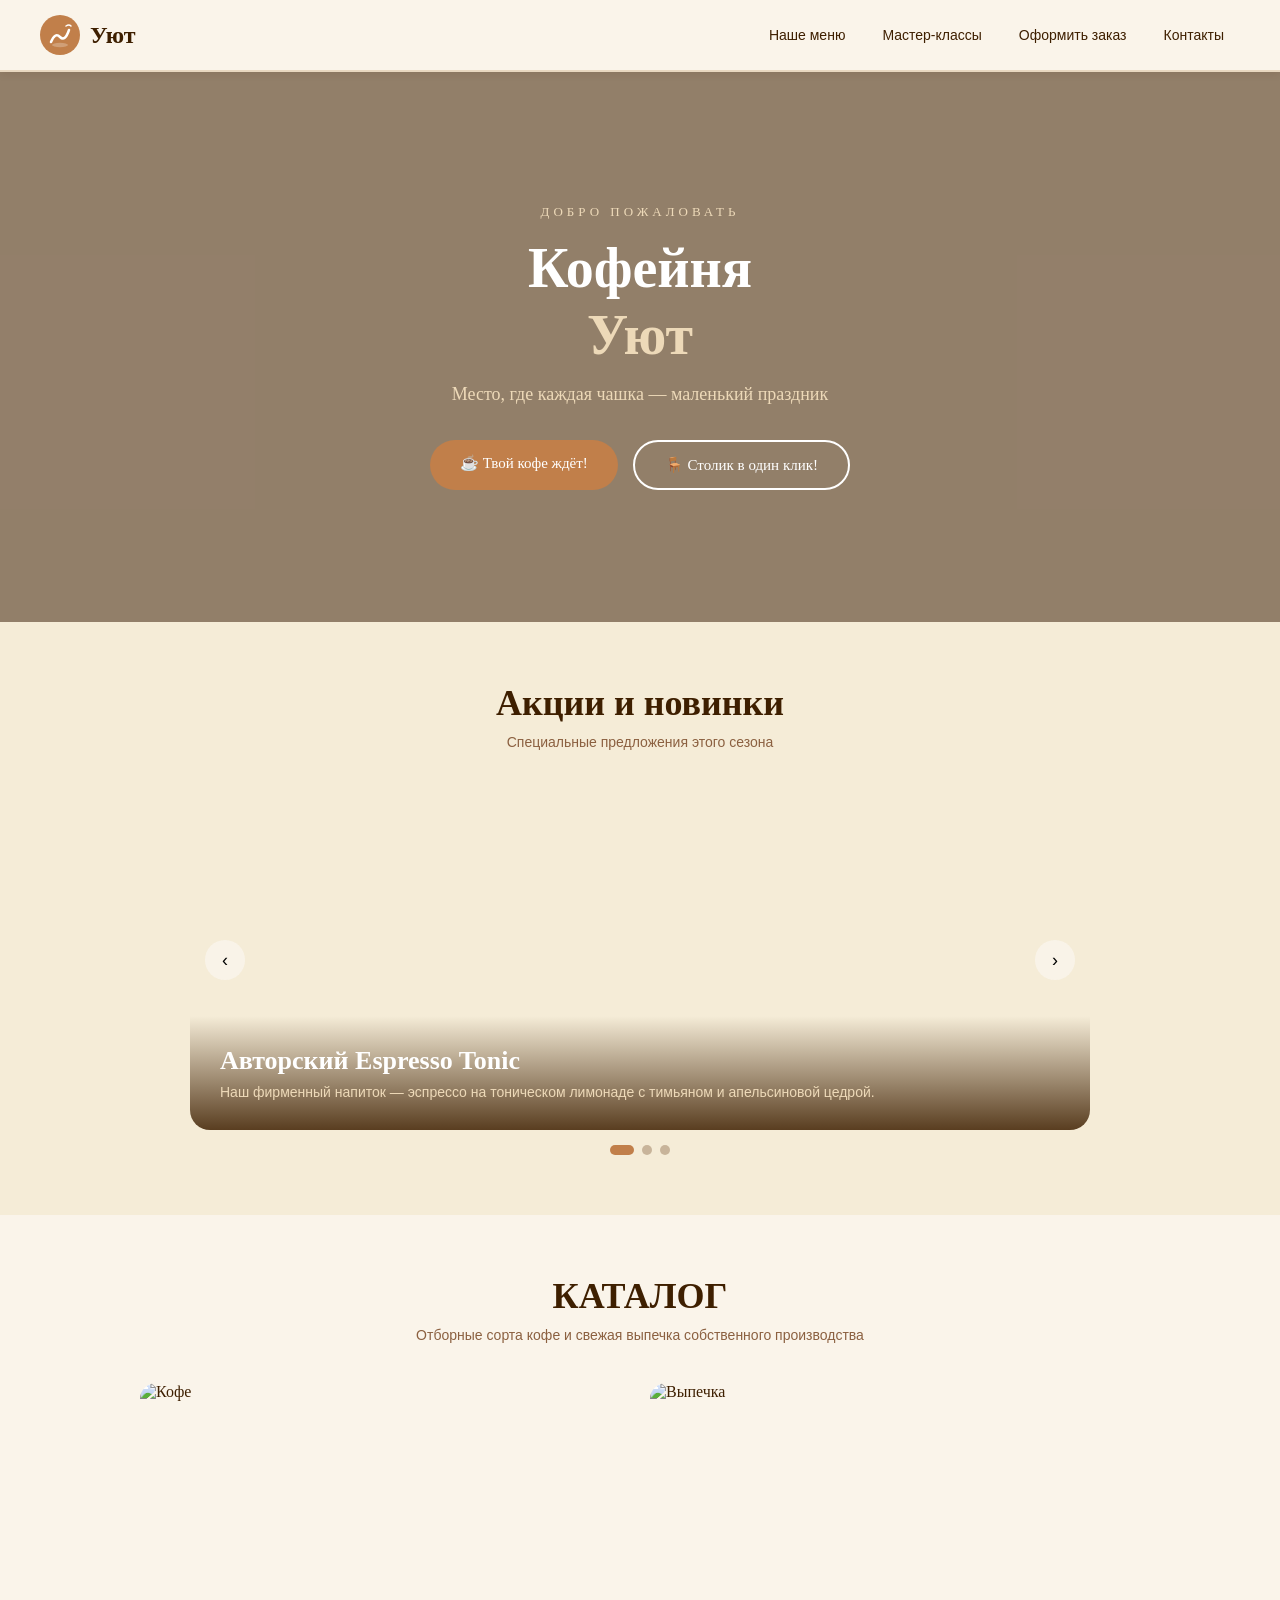
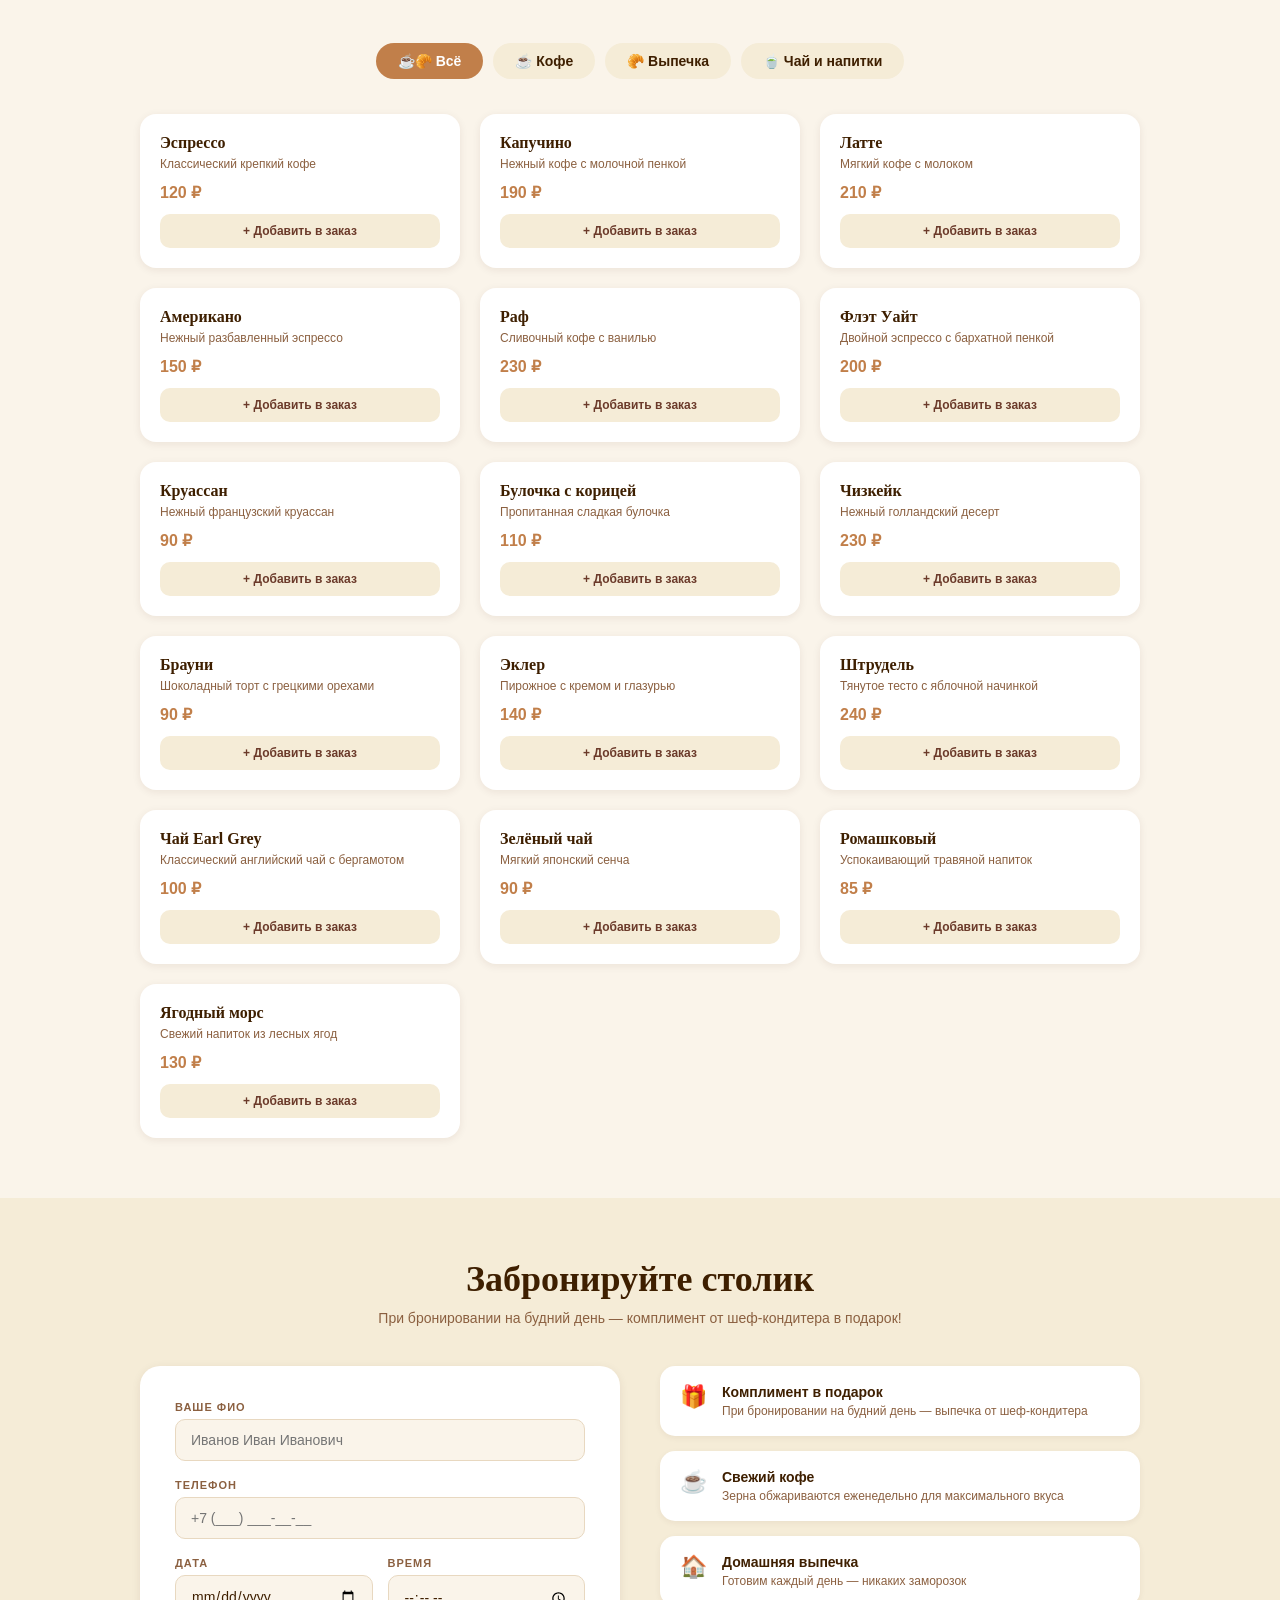
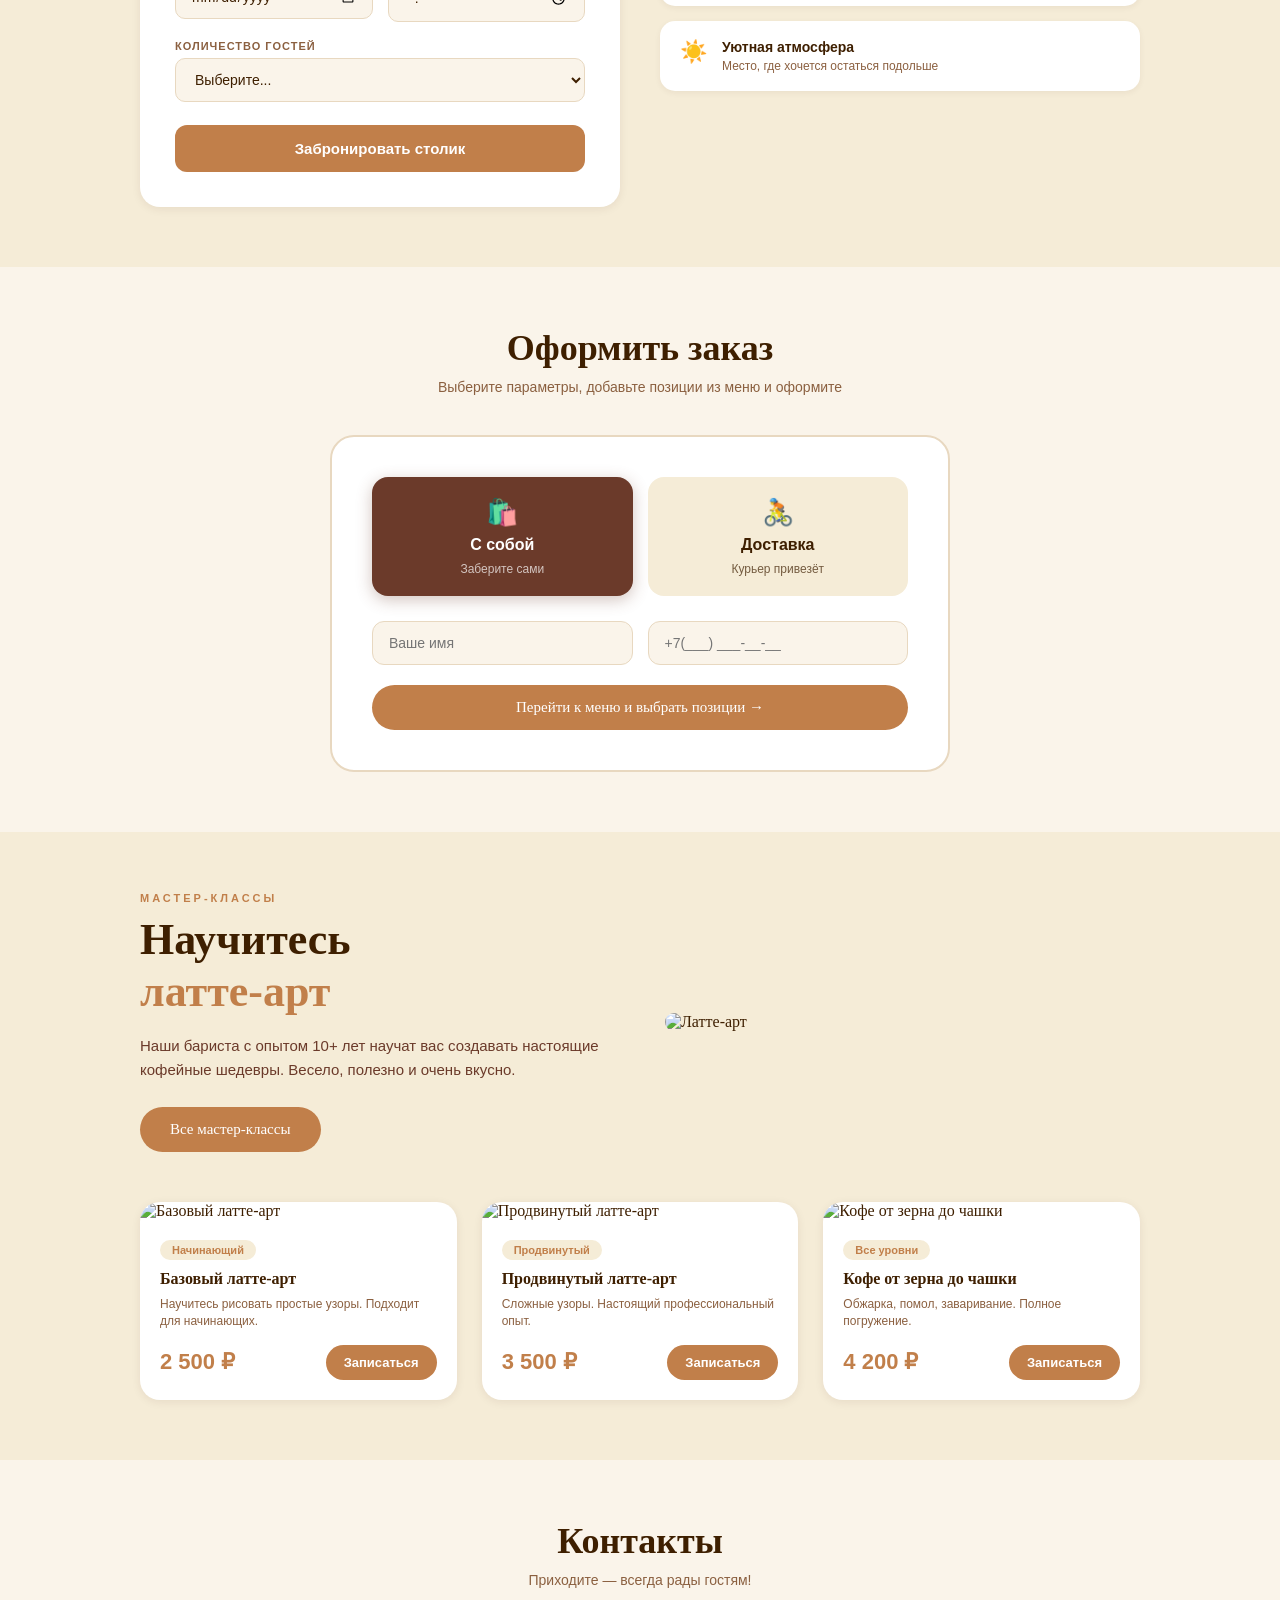
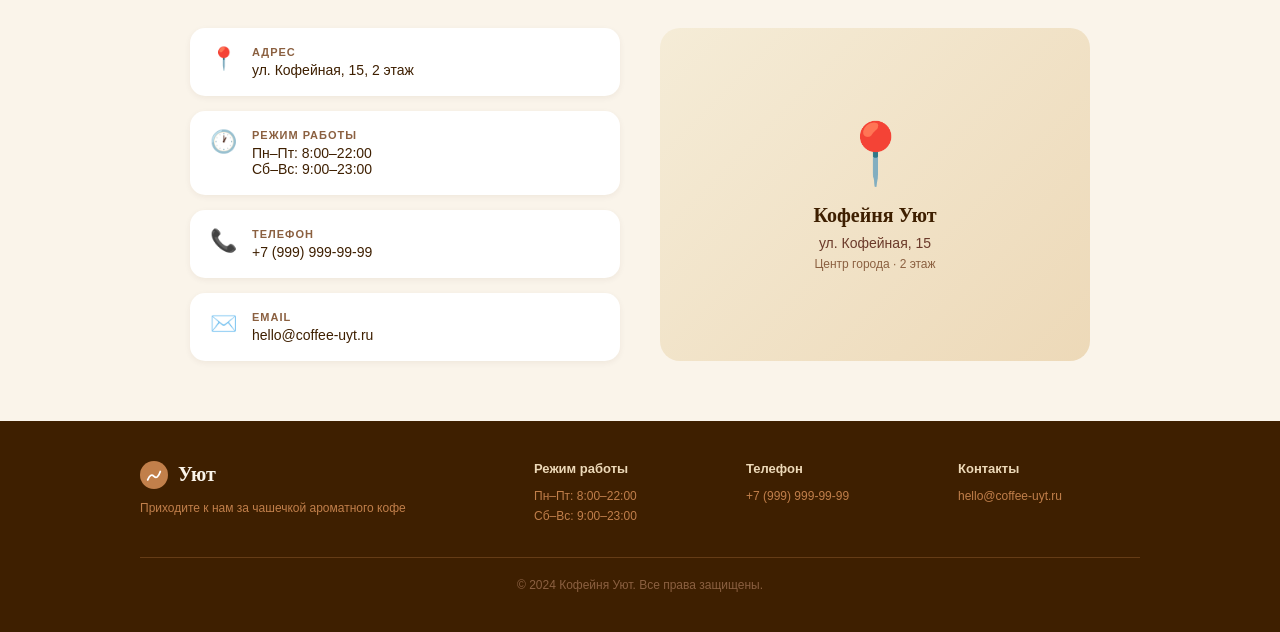
==== public/index.html @ b8a3a9f8 "Refactor: beginner-friendly HTML/CSS layout" ====
<!DOCTYPE html>
<html lang="ru">
<head>
    <meta charset="UTF-8">
    <meta name="viewport" content="width=device-width, initial-scale=1.0">
    <title>Кофейня Уют</title>
    <!-- Подключаем наш файл со стилями -->
    <link rel="stylesheet" href="style.css">
    <!-- Подключаем шрифты Google -->
    <link rel="preconnect" href="https://fonts.googleapis.com">
    <link href="https://fonts.googleapis.com/css2?family=Playfair+Display:wght@700;900&family=Montserrat:wght@400;500;600&display=swap" rel="stylesheet">
</head>
<body>

    <!-- ============================
         ШАПКА САЙТА
         ============================ -->
    <header>
        <!-- Логотип: SVG-иконка + название -->
        <a href="#hero" class="logo">
            <!-- SVG логотип нарисован вручную -->
            <svg class="logo-icon" viewBox="0 0 40 40" fill="none" xmlns="http://www.w3.org/2000/svg">
                <circle cx="20" cy="20" r="20" fill="#C17F4A"/>
                <path d="M11 27 Q15 17 20 22 Q25 27 29 15"
                      stroke="white" stroke-width="2.5" stroke-linecap="round" fill="none"/>
                <ellipse cx="20" cy="30" rx="8" ry="2.2" fill="white" opacity="0.25"/>
                <path d="M26 11 Q29 9 31 11" stroke="white" stroke-width="1.5"
                      stroke-linecap="round" fill="none"/>
            </svg>
            <span class="logo-text">Уют</span>
        </a>

        <!-- Навигация по страницам -->
        <nav>
            <ul>
                <li><a href="#catalog"   class="nav-link">Наше меню</a></li>
                <li><a href="#masterclass" class="nav-link">Мастер-классы</a></li>
                <li><a href="#order"     class="nav-link">Оформить заказ</a></li>
                <li><a href="#contacts"  class="nav-link">Контакты</a></li>
            </ul>
        </nav>
    </header>


    <!-- ============================
         ГЛАВНЫЙ БАННЕР (HERO)
         ============================ -->
    <section class="hero" id="hero">
        <div class="hero-content">
            <p>добро пожаловать</p>
            <h1>Кофейня<br><span>Уют</span></h1>
            <p class="subtitle">Место, где каждая чашка — маленький праздник</p>
            <div class="hero-buttons">
                <a href="#catalog" class="btn-main">☕ Твой кофе ждёт!</a>
                <a href="#order"   class="btn-outline">🪑 Столик в один клик!</a>
            </div>
        </div>
    </section>


    <!-- ============================
         СЛАЙДЕР — Акции и новинки
         ============================ -->
    <section class="slider-section fade-section" id="slider">
        <h2 class="section-title">Акции и новинки</h2>
        <p class="section-subtitle">Специальные предложения этого сезона</p>

        <div class="slider-wrapper">

            <!-- Слайд 1 -->
            <div class="slide active"
                 style="background-image: url('https://cdn.poehali.dev/projects/cd58137d-b60f-4b9d-aa74-65a5f431f22a/files/8986274b-25e2-4952-bd6a-eae17d05349b.jpg')">
                <div class="slide-text">
                    <h3>Авторский Espresso Tonic</h3>
                    <p>Наш фирменный напиток — эспрессо на тоническом лимонаде с тимьяном и апельсиновой цедрой.</p>
                </div>
            </div>

            <!-- Слайд 2 -->
            <div class="slide"
                 style="background-image: url('https://cdn.poehali.dev/projects/cd58137d-b60f-4b9d-aa74-65a5f431f22a/files/37ccf19b-07c3-4fa0-8922-b4c4d8edd2a1.jpg')">
                <div class="slide-text">
                    <h3>Завтрак в Уюте</h3>
                    <p>Круассан с лососем, кофе на выбор и свежевыжатый сок — идеальное начало дня.</p>
                </div>
            </div>

            <!-- Слайд 3 -->
            <div class="slide"
                 style="background-image: url('https://cdn.poehali.dev/projects/cd58137d-b60f-4b9d-aa74-65a5f431f22a/files/6b8d3310-b239-4068-b90d-0a8eed664a68.jpg')">
                <div class="slide-text">
                    <h3>Мастер-классы по латте-арт</h3>
                    <p>Научитесь рисовать кофейные шедевры вместе с нашими опытными бариста.</p>
                </div>
            </div>

            <!-- Кнопки «влево» и «вправо» -->
            <button class="slider-btn prev" onclick="changeSlide(-1)">&#8249;</button>
            <button class="slider-btn next" onclick="changeSlide(1)">&#8250;</button>
        </div>

        <!-- Точки навигации слайдера -->
        <div class="slider-dots">
            <button class="dot active" onclick="goToSlide(0)"></button>
            <button class="dot"        onclick="goToSlide(1)"></button>
            <button class="dot"        onclick="goToSlide(2)"></button>
        </div>
    </section>


    <!-- ============================
         КАТАЛОГ (МЕНЮ С ФИЛЬТРОМ)
         ============================ -->
    <section class="catalog-section fade-section" id="catalog">
        <h2 class="section-title">КАТАЛОГ</h2>
        <p class="section-subtitle">Отборные сорта кофе и свежая выпечка собственного производства</p>

        <!-- Два фото рядом -->
        <div class="catalog-photos">
            <img src="https://cdn.poehali.dev/projects/cd58137d-b60f-4b9d-aa74-65a5f431f22a/files/8986274b-25e2-4952-bd6a-eae17d05349b.jpg"
                 alt="Кофе">
            <img src="https://cdn.poehali.dev/projects/cd58137d-b60f-4b9d-aa74-65a5f431f22a/files/37ccf19b-07c3-4fa0-8922-b4c4d8edd2a1.jpg"
                 alt="Выпечка">
        </div>

        <!-- Кнопки фильтра по категориям -->
        <div class="filter-buttons">
            <button class="filter-btn active" onclick="filterMenu('all')">☕🥐 Всё</button>
            <button class="filter-btn" onclick="filterMenu('coffee')">☕ Кофе</button>
            <button class="filter-btn" onclick="filterMenu('pastry')">🥐 Выпечка</button>
            <button class="filter-btn" onclick="filterMenu('tea')">🍵 Чай и напитки</button>
        </div>

        <!-- Карточки меню -->
        <!-- Атрибут data-category нужен для фильтра -->
        <div class="menu-grid">

            <!-- Кофе -->
            <div class="menu-card" data-category="coffee">
                <h3>Эспрессо</h3>
                <p>Классический крепкий кофе</p>
                <div class="price">120 ₽</div>
                <button class="btn-add">+ Добавить в заказ</button>
            </div>

            <div class="menu-card" data-category="coffee">
                <h3>Капучино</h3>
                <p>Нежный кофе с молочной пенкой</p>
                <div class="price">190 ₽</div>
                <button class="btn-add">+ Добавить в заказ</button>
            </div>

            <div class="menu-card" data-category="coffee">
                <h3>Латте</h3>
                <p>Мягкий кофе с молоком</p>
                <div class="price">210 ₽</div>
                <button class="btn-add">+ Добавить в заказ</button>
            </div>

            <div class="menu-card" data-category="coffee">
                <h3>Американо</h3>
                <p>Нежный разбавленный эспрессо</p>
                <div class="price">150 ₽</div>
                <button class="btn-add">+ Добавить в заказ</button>
            </div>

            <div class="menu-card" data-category="coffee">
                <h3>Раф</h3>
                <p>Сливочный кофе с ванилью</p>
                <div class="price">230 ₽</div>
                <button class="btn-add">+ Добавить в заказ</button>
            </div>

            <div class="menu-card" data-category="coffee">
                <h3>Флэт Уайт</h3>
                <p>Двойной эспрессо с бархатной пенкой</p>
                <div class="price">200 ₽</div>
                <button class="btn-add">+ Добавить в заказ</button>
            </div>

            <!-- Выпечка -->
            <div class="menu-card" data-category="pastry">
                <h3>Круассан</h3>
                <p>Нежный французский круассан</p>
                <div class="price">90 ₽</div>
                <button class="btn-add">+ Добавить в заказ</button>
            </div>

            <div class="menu-card" data-category="pastry">
                <h3>Булочка с корицей</h3>
                <p>Пропитанная сладкая булочка</p>
                <div class="price">110 ₽</div>
                <button class="btn-add">+ Добавить в заказ</button>
            </div>

            <div class="menu-card" data-category="pastry">
                <h3>Чизкейк</h3>
                <p>Нежный голландский десерт</p>
                <div class="price">230 ₽</div>
                <button class="btn-add">+ Добавить в заказ</button>
            </div>

            <div class="menu-card" data-category="pastry">
                <h3>Брауни</h3>
                <p>Шоколадный торт с грецкими орехами</p>
                <div class="price">90 ₽</div>
                <button class="btn-add">+ Добавить в заказ</button>
            </div>

            <div class="menu-card" data-category="pastry">
                <h3>Эклер</h3>
                <p>Пирожное с кремом и глазурью</p>
                <div class="price">140 ₽</div>
                <button class="btn-add">+ Добавить в заказ</button>
            </div>

            <div class="menu-card" data-category="pastry">
                <h3>Штрудель</h3>
                <p>Тянутое тесто с яблочной начинкой</p>
                <div class="price">240 ₽</div>
                <button class="btn-add">+ Добавить в заказ</button>
            </div>

            <!-- Чай и напитки -->
            <div class="menu-card" data-category="tea">
                <h3>Чай Earl Grey</h3>
                <p>Классический английский чай с бергамотом</p>
                <div class="price">100 ₽</div>
                <button class="btn-add">+ Добавить в заказ</button>
            </div>

            <div class="menu-card" data-category="tea">
                <h3>Зелёный чай</h3>
                <p>Мягкий японский сенча</p>
                <div class="price">90 ₽</div>
                <button class="btn-add">+ Добавить в заказ</button>
            </div>

            <div class="menu-card" data-category="tea">
                <h3>Ромашковый</h3>
                <p>Успокаивающий травяной напиток</p>
                <div class="price">85 ₽</div>
                <button class="btn-add">+ Добавить в заказ</button>
            </div>

            <div class="menu-card" data-category="tea">
                <h3>Ягодный морс</h3>
                <p>Свежий напиток из лесных ягод</p>
                <div class="price">130 ₽</div>
                <button class="btn-add">+ Добавить в заказ</button>
            </div>

        </div>
    </section>


    <!-- ============================
         БРОНИРОВАНИЕ СТОЛИКА
         ============================ -->
    <section class="booking-section fade-section" id="booking">
        <h2 class="section-title">Забронируйте столик</h2>
        <p class="section-subtitle">При бронировании на будний день — комплимент от шеф-кондитера в подарок!</p>

        <div class="booking-grid">

            <!-- Форма бронирования -->
            <div class="booking-form">

                <!-- Сообщение об успехе (скрыто по умолчанию) -->
                <div class="success-msg" id="booking-success">
                    <span class="emoji">🎉</span>
                    <h3>Столик забронирован!</h3>
                    <p>Ждём вас. Комплимент уже готовится!</p>
                </div>

                <!-- Сама форма -->
                <form id="booking-form" onsubmit="submitBooking(event)">
                    <div class="form-group">
                        <label for="booking-name">Ваше ФИО</label>
                        <input type="text" id="booking-name" placeholder="Иванов Иван Иванович" required>
                    </div>

                    <div class="form-group">
                        <label for="booking-phone">Телефон</label>
                        <input type="tel" id="booking-phone" placeholder="+7 (___) ___-__-__" required>
                    </div>

                    <!-- Дата и время в одну строку -->
                    <div class="form-row">
                        <div class="form-group">
                            <label for="booking-date">Дата</label>
                            <input type="date" id="booking-date" required>
                        </div>
                        <div class="form-group">
                            <label for="booking-time">Время</label>
                            <input type="time" id="booking-time" required>
                        </div>
                    </div>

                    <div class="form-group">
                        <label for="booking-guests">Количество гостей</label>
                        <select id="booking-guests" required>
                            <option value="">Выберите...</option>
                            <option value="1">1 гость</option>
                            <option value="2">2 гостя</option>
                            <option value="3">3 гостя</option>
                            <option value="4">4 гостя</option>
                            <option value="5">5 гостей</option>
                            <option value="6">6 гостей</option>
                            <option value="7">7 гостей</option>
                            <option value="8">8 гостей</option>
                        </select>
                    </div>

                    <button type="submit" class="btn-submit">Забронировать столик</button>
                </form>
            </div>

            <!-- Преимущества бронирования -->
            <div class="booking-benefits">

                <div class="benefit-card">
                    <span class="benefit-icon">🎁</span>
                    <div>
                        <h4>Комплимент в подарок</h4>
                        <p>При бронировании на будний день — выпечка от шеф-кондитера</p>
                    </div>
                </div>

                <div class="benefit-card">
                    <span class="benefit-icon">☕</span>
                    <div>
                        <h4>Свежий кофе</h4>
                        <p>Зерна обжариваются еженедельно для максимального вкуса</p>
                    </div>
                </div>

                <div class="benefit-card">
                    <span class="benefit-icon">🏠</span>
                    <div>
                        <h4>Домашняя выпечка</h4>
                        <p>Готовим каждый день — никаких заморозок</p>
                    </div>
                </div>

                <div class="benefit-card">
                    <span class="benefit-icon">☀️</span>
                    <div>
                        <h4>Уютная атмосфера</h4>
                        <p>Место, где хочется остаться подольше</p>
                    </div>
                </div>

            </div>
        </div>
    </section>


    <!-- ============================
         ОФОРМИТЬ ЗАКАЗ
         ============================ -->
    <section class="order-section fade-section" id="order">
        <h2 class="section-title">Оформить заказ</h2>
        <p class="section-subtitle">Выберите параметры, добавьте позиции из меню и оформите</p>

        <div class="order-box">

            <!-- Выбор типа заказа -->
            <div class="order-type">
                <button class="type-btn active" id="btn-pickup" onclick="selectOrderType('pickup')">
                    <span class="type-icon">🛍️</span>
                    <span class="type-name">С собой</span>
                    <span class="type-sub">Заберите сами</span>
                </button>
                <button class="type-btn" id="btn-delivery" onclick="selectOrderType('delivery')">
                    <span class="type-icon">🚴</span>
                    <span class="type-name">Доставка</span>
                    <span class="type-sub">Курьер привезёт</span>
                </button>
            </div>

            <!-- Поля ввода -->
            <div class="order-inputs">
                <input type="text"  placeholder="Ваше имя">
                <input type="tel"   placeholder="+7(___) ___-__-__">
            </div>

            <!-- Блок информации о доставке (появляется при выборе "Доставка") -->
            <div class="delivery-info" id="delivery-info">
                <h4>🚴 Доставка и способы оплаты</h4>
                <div class="delivery-grid">
                    <div class="delivery-item">
                        <span class="d-icon">📍</span>
                        <p><strong>Доставка по городу</strong>от 199 ₽, бесплатно при заказе от 1500 ₽</p>
                    </div>
                    <div class="delivery-item">
                        <span class="d-icon">⏰</span>
                        <p><strong>Время доставки</strong>30–60 минут в зависимости от адреса</p>
                    </div>
                    <div class="delivery-item">
                        <span class="d-icon">💳</span>
                        <p><strong>Банковская карта</strong>Visa, Mastercard, МИР — онлайн или курьеру</p>
                    </div>
                    <div class="delivery-item">
                        <span class="d-icon">📱</span>
                        <p><strong>СБП и Pay-сервисы</strong>Apple Pay, Google Pay, SberPay</p>
                    </div>
                    <div class="delivery-item">
                        <span class="d-icon">💵</span>
                        <p><strong>Наличными</strong>Курьеру при получении, сдача до 5000 ₽</p>
                    </div>
                    <div class="delivery-item">
                        <span class="d-icon">🛍️</span>
                        <p><strong>С собой</strong>Готовим к вашему приходу за 10–15 мин</p>
                    </div>
                </div>
            </div>

            <a href="#catalog" class="btn-main" style="display: block; text-align: center; margin-top: 0;">
                Перейти к меню и выбрать позиции →
            </a>

        </div>
    </section>


    <!-- ============================
         МАСТЕР-КЛАССЫ
         ============================ -->
    <section class="masterclass-section fade-section" id="masterclass">

        <!-- Верхний блок: текст слева, фото справа -->
        <div class="mc-intro">
            <div class="mc-intro-text">
                <span class="label">мастер-классы</span>
                <h2>Научитесь<br><span>латте-арт</span></h2>
                <p>Наши бариста с опытом 10+ лет научат вас создавать настоящие кофейные шедевры. Весело, полезно и очень вкусно.</p>
                <a href="#masterclass" class="btn-main">Все мастер-классы</a>
            </div>
            <div class="mc-intro-photo">
                <img src="https://cdn.poehali.dev/projects/cd58137d-b60f-4b9d-aa74-65a5f431f22a/files/6b8d3310-b239-4068-b90d-0a8eed664a68.jpg"
                     alt="Латте-арт">
            </div>
        </div>

        <!-- Три карточки мастер-классов -->
        <div class="mc-grid">

            <div class="mc-card">
                <img src="https://cdn.poehali.dev/projects/cd58137d-b60f-4b9d-aa74-65a5f431f22a/files/6b8d3310-b239-4068-b90d-0a8eed664a68.jpg"
                     alt="Базовый латте-арт">
                <div class="mc-card-body">
                    <span class="mc-level">Начинающий</span>
                    <h3>Базовый латте-арт</h3>
                    <p>Научитесь рисовать простые узоры. Подходит для начинающих.</p>
                    <div class="mc-footer">
                        <span class="mc-price">2 500 ₽</span>
                        <button class="btn-signup">Записаться</button>
                    </div>
                </div>
            </div>

            <div class="mc-card">
                <img src="https://cdn.poehali.dev/projects/cd58137d-b60f-4b9d-aa74-65a5f431f22a/files/8986274b-25e2-4952-bd6a-eae17d05349b.jpg"
                     alt="Продвинутый латте-арт">
                <div class="mc-card-body">
                    <span class="mc-level">Продвинутый</span>
                    <h3>Продвинутый латте-арт</h3>
                    <p>Сложные узоры. Настоящий профессиональный опыт.</p>
                    <div class="mc-footer">
                        <span class="mc-price">3 500 ₽</span>
                        <button class="btn-signup">Записаться</button>
                    </div>
                </div>
            </div>

            <div class="mc-card">
                <img src="https://cdn.poehali.dev/projects/cd58137d-b60f-4b9d-aa74-65a5f431f22a/files/37ccf19b-07c3-4fa0-8922-b4c4d8edd2a1.jpg"
                     alt="Кофе от зерна до чашки">
                <div class="mc-card-body">
                    <span class="mc-level">Все уровни</span>
                    <h3>Кофе от зерна до чашки</h3>
                    <p>Обжарка, помол, заваривание. Полное погружение.</p>
                    <div class="mc-footer">
                        <span class="mc-price">4 200 ₽</span>
                        <button class="btn-signup">Записаться</button>
                    </div>
                </div>
            </div>

        </div>
    </section>


    <!-- ============================
         КОНТАКТЫ
         ============================ -->
    <section class="fade-section" id="contacts" style="background-color: #faf4ea;">
        <h2 class="section-title">Контакты</h2>
        <p class="section-subtitle">Приходите — всегда рады гостям!</p>

        <!-- Используем grid из двух колонок: список контактов + карта-заглушка -->
        <div style="display: grid; grid-template-columns: 1fr 1fr; gap: 40px; max-width: 900px; margin: 0 auto;">

            <!-- Список контактов -->
            <div style="display: flex; flex-direction: column; gap: 15px;">

                <div class="benefit-card">
                    <span class="benefit-icon">📍</span>
                    <div>
                        <h4 style="font-size: 11px; color: #8b6040; text-transform: uppercase; letter-spacing: 1px; font-weight: bold;">Адрес</h4>
                        <p style="color: #3e1f00; font-size: 14px; margin-top: 3px;">ул. Кофейная, 15, 2 этаж</p>
                    </div>
                </div>

                <div class="benefit-card">
                    <span class="benefit-icon">🕐</span>
                    <div>
                        <h4 style="font-size: 11px; color: #8b6040; text-transform: uppercase; letter-spacing: 1px; font-weight: bold;">Режим работы</h4>
                        <p style="color: #3e1f00; font-size: 14px; margin-top: 3px;">Пн–Пт: 8:00–22:00<br>Сб–Вс: 9:00–23:00</p>
                    </div>
                </div>

                <div class="benefit-card">
                    <span class="benefit-icon">📞</span>
                    <div>
                        <h4 style="font-size: 11px; color: #8b6040; text-transform: uppercase; letter-spacing: 1px; font-weight: bold;">Телефон</h4>
                        <p style="color: #3e1f00; font-size: 14px; margin-top: 3px;">+7 (999) 999-99-99</p>
                    </div>
                </div>

                <div class="benefit-card">
                    <span class="benefit-icon">✉️</span>
                    <div>
                        <h4 style="font-size: 11px; color: #8b6040; text-transform: uppercase; letter-spacing: 1px; font-weight: bold;">Email</h4>
                        <p style="color: #3e1f00; font-size: 14px; margin-top: 3px;">hello@coffee-uyt.ru</p>
                    </div>
                </div>

            </div>

            <!-- Заглушка карты -->
            <div style="background: linear-gradient(135deg, #f5ecd7, #edd9b8); border-radius: 20px; display: flex; align-items: center; justify-content: center; min-height: 320px;">
                <div style="text-align: center; padding: 30px;">
                    <div style="font-size: 60px; margin-bottom: 15px;">📍</div>
                    <p style="font-family: Georgia, serif; font-size: 20px; font-weight: bold; color: #3e1f00; margin-bottom: 8px;">Кофейня Уют</p>
                    <p style="color: #6b3a2a; font-family: Arial, sans-serif; font-size: 14px;">ул. Кофейная, 15</p>
                    <p style="color: #8b6040; font-family: Arial, sans-serif; font-size: 12px; margin-top: 6px;">Центр города · 2 этаж</p>
                </div>
            </div>

        </div>
    </section>


    <!-- ============================
         ПОДВАЛ
         ============================ -->
    <footer>
        <div class="footer-grid">

            <div>
                <div class="footer-logo">
                    <svg width="28" height="28" viewBox="0 0 40 40" fill="none">
                        <circle cx="20" cy="20" r="20" fill="#C17F4A"/>
                        <path d="M11 27 Q15 17 20 22 Q25 27 29 15"
                              stroke="white" stroke-width="2.5" stroke-linecap="round" fill="none"/>
                    </svg>
                    <span class="footer-logo-text">Уют</span>
                </div>
                <p class="footer-desc">Приходите к нам за чашечкой ароматного кофе</p>
            </div>

            <div class="footer-col">
                <h4>Режим работы</h4>
                <p>Пн–Пт: 8:00–22:00<br>Сб–Вс: 9:00–23:00</p>
            </div>

            <div class="footer-col">
                <h4>Телефон</h4>
                <p>+7 (999) 999-99-99</p>
            </div>

            <div class="footer-col">
                <h4>Контакты</h4>
                <p>hello@coffee-uyt.ru</p>
            </div>

        </div>

        <div class="footer-bottom">
            <p>© 2024 Кофейня Уют. Все права защищены.</p>
        </div>
    </footer>


    <!-- ============================
         КНОПКА "НАВЕРХ"
         ============================ -->
    <button id="btn-top" onclick="scrollToTop()" title="Наверх">↑</button>


    <!-- ============================
         JAVASCRIPT
         Весь код в одном месте,
         в конце файла — это правило хорошего тона
         ============================ -->
    <script>

        // ===== СЛАЙДЕР =====

        // Текущий индекс активного слайда (начинаем с 0)
        var currentSlide = 0;

        // Получаем все слайды и точки
        var slides = document.querySelectorAll('.slide');
        var dots   = document.querySelectorAll('.dot');

        // Переключить на конкретный слайд по индексу
        function goToSlide(index) {
            // Убираем класс active у текущего слайда и точки
            slides[currentSlide].classList.remove('active');
            dots[currentSlide].classList.remove('active');

            // Запоминаем новый индекс
            currentSlide = index;

            // Если вышли за границы — зацикливаем
            if (currentSlide < 0) currentSlide = slides.length - 1;
            if (currentSlide >= slides.length) currentSlide = 0;

            // Добавляем active новому слайду и точке
            slides[currentSlide].classList.add('active');
            dots[currentSlide].classList.add('active');
        }

        // Сдвинуть слайдер на direction (+1 или -1)
        function changeSlide(direction) {
            goToSlide(currentSlide + direction);
        }

        // Автоматическое переключение каждые 4 секунды
        setInterval(function() {
            changeSlide(1);
        }, 4000);


        // ===== ФИЛЬТР МЕНЮ =====

        function filterMenu(category) {
            // Получаем все карточки меню
            var cards   = document.querySelectorAll('.menu-card');
            var buttons = document.querySelectorAll('.filter-btn');

            // Убираем active у всех кнопок фильтра
            buttons.forEach(function(btn) {
                btn.classList.remove('active');
            });

            // Добавляем active нажатой кнопке
            // Ищем кнопку, которая вызвала нужную категорию
            buttons.forEach(function(btn) {
                if (btn.getAttribute('onclick') === "filterMenu('" + category + "')") {
                    btn.classList.add('active');
                }
            });

            // Показываем или скрываем карточки по категории
            cards.forEach(function(card) {
                if (category === 'all' || card.getAttribute('data-category') === category) {
                    card.classList.remove('hidden');
                } else {
                    card.classList.add('hidden');
                }
            });
        }


        // ===== ФОРМА БРОНИРОВАНИЯ =====

        function submitBooking(event) {
            // Отменяем стандартную отправку формы (без перезагрузки!)
            event.preventDefault();

            // Прячем форму
            document.getElementById('booking-form').style.display = 'none';

            // Показываем сообщение об успехе
            document.getElementById('booking-success').style.display = 'block';

            // Через 4 секунды возвращаем форму обратно
            setTimeout(function() {
                document.getElementById('booking-form').style.display = 'block';
                document.getElementById('booking-success').style.display = 'none';
                document.getElementById('booking-form').reset();
            }, 4000);
        }


        // ===== ВЫБОР ТИПА ЗАКАЗА =====

        function selectOrderType(type) {
            // Убираем active у обеих кнопок
            document.getElementById('btn-pickup').classList.remove('active');
            document.getElementById('btn-delivery').classList.remove('active');

            // Добавляем active нужной кнопке
            document.getElementById('btn-' + type).classList.add('active');

            // Показываем или скрываем блок с информацией о доставке
            var deliveryInfo = document.getElementById('delivery-info');
            if (type === 'delivery') {
                deliveryInfo.style.display = 'block';
            } else {
                deliveryInfo.style.display = 'none';
            }
        }


        // ===== КНОПКА "НАВЕРХ" =====

        // Показываем кнопку, когда прокрутили страницу вниз на 400px
        window.onscroll = function() {
            var btnTop = document.getElementById('btn-top');
            if (document.documentElement.scrollTop > 400) {
                btnTop.style.display = 'block';
            } else {
                btnTop.style.display = 'none';
            }
        };

        // Плавно прокручиваем страницу наверх
        function scrollToTop() {
            window.scrollTo({ top: 0, behavior: 'smooth' });
        }


        // ===== АНИМАЦИЯ ПОЯВЛЕНИЯ СЕКЦИЙ =====
        // Используем IntersectionObserver — он следит, когда элемент попал в область видимости

        var observer = new IntersectionObserver(function(entries) {
            entries.forEach(function(entry) {
                if (entry.isIntersecting) {
                    // Элемент виден — добавляем класс visible
                    entry.target.classList.add('visible');
                }
            });
        }, { threshold: 0.1 }); // срабатывает когда 10% элемента видно

        // Вешаем наблюдатель на все секции с классом fade-section
        document.querySelectorAll('.fade-section').forEach(function(section) {
            observer.observe(section);
        });


        // ===== АНИМАЦИЯ НАВИГАЦИИ =====
        // Подсвечиваем ссылку навигации при прокрутке

        window.addEventListener('scroll', function() {
            var sections = document.querySelectorAll('section[id]');
            var navLinks = document.querySelectorAll('.nav-link');

            sections.forEach(function(section) {
                var top    = section.getBoundingClientRect().top;
                var bottom = section.getBoundingClientRect().bottom;

                if (top <= 80 && bottom > 80) {
                    // Убираем active у всех ссылок
                    navLinks.forEach(function(link) { link.classList.remove('active'); });

                    // Добавляем active ссылке, которая ведёт к этой секции
                    var link = document.querySelector('nav a[href="#' + section.id + '"]');
                    if (link) link.classList.add('active');
                }
            });
        });

    </script>

</body>
</html>
---- public/style.css ----
/* ===================================
   Стили для сайта кофейни "Уют"
   Автор: Студент Иванов И.И.
   Группа: ИСП-11
   =================================== */

/* Сброс стандартных стилей браузера */
* {
  margin: 0;
  padding: 0;
  box-sizing: border-box;
}

/* Общие стили страницы */
body {
  font-family: "Georgia", serif;
  background-color: #faf4ea;
  color: #3e1f00;
}

/* ===================================
   ШАПКА САЙТА (header)
   =================================== */

header {
  background-color: #faf4ea;
  padding: 15px 40px;
  display: flex;
  justify-content: space-between;
  align-items: center;
  border-bottom: 2px solid #e8d8c0;
  position: sticky;
  top: 0;
  z-index: 100;
  box-shadow: 0 2px 8px rgba(62, 31, 0, 0.1);
}

/* Логотип */
.logo {
  display: flex;
  align-items: center;
  gap: 10px;
  text-decoration: none;
  color: #3e1f00;
}

.logo-icon {
  width: 40px;
  height: 40px;
}

.logo-text {
  font-size: 24px;
  font-weight: bold;
  font-family: "Georgia", serif;
}

/* Навигация */
nav ul {
  list-style: none;
  display: flex;
  gap: 5px;
}

nav ul li a {
  text-decoration: none;
  color: #3e1f00;
  padding: 8px 16px;
  border-radius: 20px;
  font-family: Arial, sans-serif;
  font-size: 14px;
  font-weight: 500;
  transition:
    background-color 0.2s,
    color 0.2s;
}

/* Подсветка при наведении */
nav ul li a:hover {
  background-color: #c17f4a;
  color: white;
}

/* Активная ссылка */
nav ul li a.active {
  background-color: #c17f4a;
  color: white;
}

/* ===================================
   БЛОК HERO (главный баннер)
   =================================== */

.hero {
  background-image: url("https://cdn.poehali.dev/projects/cd58137d-b60f-4b9d-aa74-65a5f431f22a/files/16d47531-c9ca-40f2-b031-679ac9b948d2.jpg");
  background-size: cover;
  background-position: center;
  height: 550px;
  display: flex;
  align-items: center;
  justify-content: center;
  text-align: center;
  position: relative;
}

/* Тёмное затемнение поверх фото */
.hero::before {
  content: "";
  position: absolute;
  top: 0;
  left: 0;
  right: 0;
  bottom: 0;
  background-color: rgba(62, 31, 0, 0.55);
}

/* Текст героя поверх затемнения */
.hero-content {
  position: relative;
  z-index: 1;
  color: white;
}

.hero-content p {
  font-size: 13px;
  letter-spacing: 4px;
  text-transform: uppercase;
  color: #edd9b8;
  margin-bottom: 15px;
}

.hero-content h1 {
  font-size: 56px;
  font-family: "Georgia", serif;
  margin-bottom: 15px;
  line-height: 1.2;
}

.hero-content h1 span {
  color: #edd9b8;
}

.hero-content .subtitle {
  font-size: 18px;
  color: #edd9b8;
  font-weight: normal;
  letter-spacing: 0;
  text-transform: none;
  margin-bottom: 35px;
}

/* Кнопки в герое */
.hero-buttons {
  display: flex;
  gap: 15px;
  justify-content: center;
  flex-wrap: wrap;
}

.btn-main {
  background-color: #c17f4a;
  color: white;
  padding: 14px 30px;
  border: none;
  border-radius: 30px;
  font-size: 15px;
  cursor: pointer;
  text-decoration: none;
  display: inline-block;
  transition:
    background-color 0.2s,
    transform 0.1s;
}

.btn-main:hover {
  background-color: #a86935;
  transform: scale(1.03);
}

.btn-outline {
  background-color: transparent;
  color: white;
  padding: 14px 30px;
  border: 2px solid white;
  border-radius: 30px;
  font-size: 15px;
  cursor: pointer;
  text-decoration: none;
  display: inline-block;
  transition: background-color 0.2s;
}

.btn-outline:hover {
  background-color: rgba(255, 255, 255, 0.15);
}

/* ===================================
   ОБЩИЕ СТИЛИ СЕКЦИЙ
   =================================== */

section {
  padding: 60px 40px;
}

.section-title {
  text-align: center;
  font-size: 36px;
  font-family: "Georgia", serif;
  color: #3e1f00;
  margin-bottom: 10px;
}

.section-subtitle {
  text-align: center;
  font-size: 14px;
  color: #8b6040;
  margin-bottom: 40px;
  font-family: Arial, sans-serif;
}

/* ===================================
   СЛАЙДЕР
   =================================== */

.slider-section {
  background-color: #f5ecd7;
}

/* Обёртка слайдера */
.slider-wrapper {
  max-width: 900px;
  margin: 0 auto;
  position: relative;
  border-radius: 20px;
  overflow: hidden;
  height: 340px;
}

/* Один слайд */
.slide {
  position: absolute;
  top: 0;
  left: 0;
  width: 100%;
  height: 100%;
  background-size: cover;
  background-position: center;
  display: none; /* скрыты по умолчанию */
  align-items: flex-end;
}

/* Активный слайд виден */
.slide.active {
  display: flex;
}

/* Текст на слайде */
.slide-text {
  background: linear-gradient(to top, rgba(62, 31, 0, 0.85), transparent);
  padding: 30px;
  width: 100%;
  color: white;
}

.slide-text h3 {
  font-size: 26px;
  font-family: "Georgia", serif;
  margin-bottom: 8px;
}

.slide-text p {
  font-size: 14px;
  color: #edd9b8;
  font-family: Arial, sans-serif;
}

/* Кнопки переключения слайдера */
.slider-btn {
  position: absolute;
  top: 50%;
  transform: translateY(-50%);
  background-color: rgba(250, 244, 234, 0.9);
  border: none;
  width: 40px;
  height: 40px;
  border-radius: 50%;
  font-size: 18px;
  cursor: pointer;
  z-index: 10;
  transition: transform 0.1s;
}

.slider-btn:hover {
  transform: translateY(-50%) scale(1.1);
}

.slider-btn.prev {
  left: 15px;
}
.slider-btn.next {
  right: 15px;
}

/* Точки внизу слайдера */
.slider-dots {
  display: flex;
  justify-content: center;
  gap: 8px;
  margin-top: 15px;
}

.dot {
  width: 10px;
  height: 10px;
  border-radius: 50%;
  background-color: #c8b49a;
  border: none;
  cursor: pointer;
  transition:
    background-color 0.2s,
    width 0.2s;
}

.dot.active {
  background-color: #c17f4a;
  width: 24px;
  border-radius: 5px;
}

/* ===================================
   КАТАЛОГ / МЕНЮ
   =================================== */

.catalog-section {
  background-color: #faf4ea;
}

/* Кнопки фильтра */
.filter-buttons {
  display: flex;
  justify-content: center;
  gap: 10px;
  margin-bottom: 35px;
  flex-wrap: wrap;
}

.filter-btn {
  padding: 10px 22px;
  border-radius: 25px;
  border: none;
  font-size: 14px;
  font-family: Arial, sans-serif;
  font-weight: 600;
  cursor: pointer;
  background-color: #f5ecd7;
  color: #3e1f00;
  transition:
    background-color 0.2s,
    transform 0.1s;
}

.filter-btn:hover {
  transform: scale(1.03);
}

.filter-btn.active {
  background-color: #c17f4a;
  color: white;
}

/* Сетка карточек меню */
.menu-grid {
  display: grid;
  grid-template-columns: repeat(3, 1fr);
  gap: 20px;
  max-width: 1000px;
  margin: 0 auto;
}

/* Карточка блюда */
.menu-card {
  background-color: white;
  border-radius: 16px;
  padding: 20px;
  box-shadow: 0 2px 8px rgba(62, 31, 0, 0.08);
  transition:
    box-shadow 0.2s,
    transform 0.2s;
}

.menu-card:hover {
  box-shadow: 0 6px 20px rgba(62, 31, 0, 0.15);
  transform: translateY(-3px);
}

.menu-card h3 {
  font-size: 16px;
  font-family: "Georgia", serif;
  color: #3e1f00;
  margin-bottom: 5px;
}

.menu-card p {
  font-size: 12px;
  color: #8b6040;
  font-family: Arial, sans-serif;
  margin-bottom: 12px;
}

.menu-card .price {
  font-size: 16px;
  font-weight: bold;
  color: #c17f4a;
  font-family: Arial, sans-serif;
}

/* Кнопка добавить */
.btn-add {
  width: 100%;
  margin-top: 12px;
  padding: 10px;
  background-color: #f5ecd7;
  color: #6b3a2a;
  border: none;
  border-radius: 10px;
  font-size: 12px;
  font-weight: bold;
  cursor: pointer;
  font-family: Arial, sans-serif;
  transition: background-color 0.2s;
}

.btn-add:hover {
  background-color: #e8d8c0;
}

/* Скрытые карточки (для фильтра) */
.menu-card.hidden {
  display: none;
}

/* ===================================
   ФОТО В КАТАЛОГЕ (два фото рядом)
   =================================== */

.catalog-photos {
  display: grid;
  grid-template-columns: 1fr 1fr;
  gap: 20px;
  max-width: 1000px;
  margin: 0 auto 40px auto;
}

.catalog-photos img {
  width: 100%;
  height: 220px;
  object-fit: cover;
  border-radius: 16px;
}

/* ===================================
   БРОНИРОВАНИЕ СТОЛИКА
   =================================== */

.booking-section {
  background-color: #f5ecd7;
}

.booking-grid {
  display: grid;
  grid-template-columns: 1fr 1fr;
  gap: 40px;
  max-width: 1000px;
  margin: 0 auto;
  align-items: start;
}

/* Форма */
.booking-form {
  background-color: white;
  padding: 35px;
  border-radius: 20px;
  box-shadow: 0 2px 10px rgba(62, 31, 0, 0.08);
}

.form-group {
  margin-bottom: 18px;
}

.form-group label {
  display: block;
  font-size: 11px;
  font-weight: bold;
  text-transform: uppercase;
  letter-spacing: 1px;
  color: #8b6040;
  font-family: Arial, sans-serif;
  margin-bottom: 6px;
}

.form-group input,
.form-group select {
  width: 100%;
  padding: 12px 15px;
  border: 1px solid #e8d8c0;
  border-radius: 10px;
  background-color: #faf4ea;
  font-size: 14px;
  color: #3e1f00;
  font-family: Arial, sans-serif;
  outline: none;
}

.form-group input:focus,
.form-group select:focus {
  border-color: #c17f4a;
}

/* Поля даты и времени рядом */
.form-row {
  display: grid;
  grid-template-columns: 1fr 1fr;
  gap: 15px;
}

/* Кнопка отправки формы */
.btn-submit {
  width: 100%;
  padding: 15px;
  background-color: #c17f4a;
  color: white;
  border: none;
  border-radius: 12px;
  font-size: 15px;
  font-weight: bold;
  cursor: pointer;
  font-family: Arial, sans-serif;
  transition:
    background-color 0.2s,
    transform 0.1s;
  margin-top: 5px;
}

.btn-submit:hover {
  background-color: #a86935;
  transform: scale(1.01);
}

/* Сообщение об успехе */
.success-msg {
  text-align: center;
  padding: 40px 20px;
  display: none;
}

.success-msg .emoji {
  font-size: 50px;
  display: block;
  margin-bottom: 15px;
}

.success-msg h3 {
  font-size: 22px;
  font-family: "Georgia", serif;
  color: #3e1f00;
  margin-bottom: 8px;
}

.success-msg p {
  color: #8b6040;
  font-family: Arial, sans-serif;
  font-size: 14px;
}

/* Преимущества рядом с формой */
.booking-benefits {
  display: flex;
  flex-direction: column;
  gap: 15px;
}

.benefit-card {
  background-color: white;
  padding: 18px 20px;
  border-radius: 15px;
  display: flex;
  align-items: flex-start;
  gap: 15px;
  box-shadow: 0 2px 6px rgba(62, 31, 0, 0.06);
  transition: box-shadow 0.2s;
}

.benefit-card:hover {
  box-shadow: 0 4px 14px rgba(62, 31, 0, 0.12);
}

.benefit-icon {
  font-size: 22px;
  flex-shrink: 0;
}

.benefit-card h4 {
  font-size: 14px;
  font-weight: bold;
  color: #3e1f00;
  font-family: Arial, sans-serif;
  margin-bottom: 4px;
}

.benefit-card p {
  font-size: 12px;
  color: #8b6040;
  font-family: Arial, sans-serif;
}

/* ===================================
   ОФОРМИТЬ ЗАКАЗ
   =================================== */

.order-section {
  background-color: #faf4ea;
  text-align: center;
}

.order-box {
  max-width: 620px;
  margin: 0 auto;
  background-color: white;
  border: 2px solid #e8d8c0;
  border-radius: 24px;
  padding: 40px;
}

/* Кнопки выбора типа заказа */
.order-type {
  display: grid;
  grid-template-columns: 1fr 1fr;
  gap: 15px;
  margin-bottom: 25px;
}

.type-btn {
  padding: 20px 15px;
  border-radius: 16px;
  border: none;
  cursor: pointer;
  display: flex;
  flex-direction: column;
  align-items: center;
  gap: 8px;
  font-family: Arial, sans-serif;
  transition:
    transform 0.1s,
    box-shadow 0.2s;
  background-color: #f5ecd7;
  color: #3e1f00;
}

.type-btn:hover {
  transform: scale(1.02);
}

/* Активная кнопка типа заказа */
.type-btn.active {
  background-color: #6b3a2a;
  color: white;
  box-shadow: 0 4px 16px rgba(107, 58, 42, 0.3);
}

.type-btn .type-icon {
  font-size: 26px;
}

.type-btn .type-name {
  font-size: 16px;
  font-weight: bold;
}

.type-btn .type-sub {
  font-size: 12px;
  opacity: 0.7;
}

/* Поля ввода в заказе */
.order-inputs {
  display: grid;
  grid-template-columns: 1fr 1fr;
  gap: 15px;
  margin-bottom: 20px;
}

.order-inputs input {
  width: 100%;
  padding: 13px 16px;
  border: 1px solid #e8d8c0;
  border-radius: 12px;
  background-color: #faf4ea;
  font-size: 14px;
  color: #3e1f00;
  font-family: Arial, sans-serif;
  outline: none;
}

.order-inputs input:focus {
  border-color: #c17f4a;
}

/* Блок информации о доставке (скрытый по умолчанию) */
.delivery-info {
  background-color: #faf4ea;
  border: 1px solid #e8d8c0;
  border-radius: 14px;
  padding: 20px;
  margin-bottom: 20px;
  text-align: left;
  display: none; /* покажем через JS когда выбрана доставка */
}

.delivery-info h4 {
  font-size: 14px;
  font-weight: bold;
  color: #3e1f00;
  font-family: Arial, sans-serif;
  margin-bottom: 15px;
}

.delivery-grid {
  display: grid;
  grid-template-columns: 1fr 1fr;
  gap: 12px;
}

.delivery-item {
  display: flex;
  align-items: flex-start;
  gap: 8px;
}

.delivery-item .d-icon {
  font-size: 16px;
  flex-shrink: 0;
  margin-top: 1px;
}

.delivery-item p {
  font-size: 12px;
  color: #6b3a2a;
  font-family: Arial, sans-serif;
  line-height: 1.4;
}

.delivery-item strong {
  display: block;
  color: #3e1f00;
  font-size: 12px;
  margin-bottom: 2px;
}

/* ===================================
   МАСТЕР-КЛАССЫ
   =================================== */

.masterclass-section {
  background-color: #f5ecd7;
}

/* Верхний блок с текстом и фото */
.mc-intro {
  display: grid;
  grid-template-columns: 1fr 1fr;
  gap: 50px;
  max-width: 1000px;
  margin: 0 auto 50px auto;
  align-items: center;
}

.mc-intro-text .label {
  font-size: 11px;
  font-weight: bold;
  color: #c17f4a;
  text-transform: uppercase;
  letter-spacing: 3px;
  font-family: Arial, sans-serif;
  display: block;
  margin-bottom: 10px;
}

.mc-intro-text h2 {
  font-size: 44px;
  font-family: "Georgia", serif;
  color: #3e1f00;
  line-height: 1.2;
  margin-bottom: 15px;
}

.mc-intro-text h2 span {
  color: #c17f4a;
}

.mc-intro-text p {
  font-size: 15px;
  color: #6b3a2a;
  font-family: Arial, sans-serif;
  line-height: 1.6;
  margin-bottom: 25px;
}

.mc-intro-photo {
  border-radius: 20px;
  overflow: hidden;
}

.mc-intro-photo img {
  width: 100%;
  height: 260px;
  object-fit: cover;
}

/* Сетка карточек мастер-классов */
.mc-grid {
  display: grid;
  grid-template-columns: repeat(3, 1fr);
  gap: 25px;
  max-width: 1000px;
  margin: 0 auto;
}

.mc-card {
  background-color: white;
  border-radius: 20px;
  overflow: hidden;
  box-shadow: 0 2px 10px rgba(62, 31, 0, 0.08);
  transition:
    box-shadow 0.2s,
    transform 0.2s;
}

.mc-card:hover {
  box-shadow: 0 8px 25px rgba(62, 31, 0, 0.15);
  transform: translateY(-5px);
}

.mc-card img {
  width: 100%;
  height: 180px;
  object-fit: cover;
}

.mc-card-body {
  padding: 20px;
}

.mc-level {
  background-color: #f5ecd7;
  color: #c17f4a;
  font-size: 11px;
  font-weight: bold;
  padding: 4px 12px;
  border-radius: 20px;
  font-family: Arial, sans-serif;
  display: inline-block;
  margin-bottom: 10px;
}

.mc-card h3 {
  font-size: 16px;
  font-family: "Georgia", serif;
  color: #3e1f00;
  margin-bottom: 8px;
}

.mc-card p {
  font-size: 12px;
  color: #8b6040;
  font-family: Arial, sans-serif;
  margin-bottom: 15px;
  line-height: 1.4;
}

.mc-footer {
  display: flex;
  justify-content: space-between;
  align-items: center;
}

.mc-price {
  font-size: 22px;
  font-weight: bold;
  color: #c17f4a;
  font-family: Arial, sans-serif;
}

.btn-signup {
  background-color: #c17f4a;
  color: white;
  border: none;
  padding: 10px 18px;
  border-radius: 20px;
  font-size: 13px;
  font-weight: bold;
  cursor: pointer;
  font-family: Arial, sans-serif;
  transition:
    background-color 0.2s,
    transform 0.1s;
}

.btn-signup:hover {
  background-color: #a86935;
  transform: scale(1.05);
}

/* ===================================
   ПОДВАЛ (footer)
   =================================== */

footer {
  background-color: #3e1f00;
  color: #c17f4a;
  padding: 40px;
}

.footer-grid {
  display: grid;
  grid-template-columns: 2fr 1fr 1fr 1fr;
  gap: 30px;
  max-width: 1000px;
  margin: 0 auto 30px auto;
}

.footer-logo {
  display: flex;
  align-items: center;
  gap: 10px;
  margin-bottom: 10px;
}

.footer-logo-text {
  font-size: 20px;
  font-family: "Georgia", serif;
  color: #faf4ea;
  font-weight: bold;
}

.footer-desc {
  font-size: 12px;
  font-family: Arial, sans-serif;
  line-height: 1.5;
}

.footer-col h4 {
  font-size: 13px;
  font-weight: bold;
  color: #edd9b8;
  font-family: Arial, sans-serif;
  margin-bottom: 10px;
}

.footer-col p {
  font-size: 12px;
  font-family: Arial, sans-serif;
  line-height: 1.7;
}

.footer-bottom {
  border-top: 1px solid rgba(193, 127, 74, 0.3);
  padding-top: 20px;
  text-align: center;
  font-size: 12px;
  font-family: Arial, sans-serif;
  color: #8b6040;
  max-width: 1000px;
  margin: 0 auto;
}

/* ===================================
   КНОПКА "НАВЕРХ"
   =================================== */

#btn-top {
  position: fixed;
  bottom: 30px;
  right: 30px;
  width: 46px;
  height: 46px;
  background-color: #c17f4a;
  color: white;
  border: none;
  border-radius: 50%;
  font-size: 20px;
  cursor: pointer;
  display: none; /* скрыта по умолчанию */
  z-index: 999;
  box-shadow: 0 3px 12px rgba(193, 127, 74, 0.5);
  transition:
    transform 0.2s,
    background-color 0.2s;
}

#btn-top:hover {
  transform: scale(1.1);
  background-color: #a86935;
}

/* ===================================
   АНИМАЦИЯ ПОЯВЛЕНИЯ СЕКЦИЙ
   (простая через класс visible)
   =================================== */

.fade-section {
  opacity: 0;
  transform: translateY(25px);
  transition:
    opacity 0.5s ease,
    transform 0.5s ease;
}

.fade-section.visible {
  opacity: 1;
  transform: translateY(0);
}
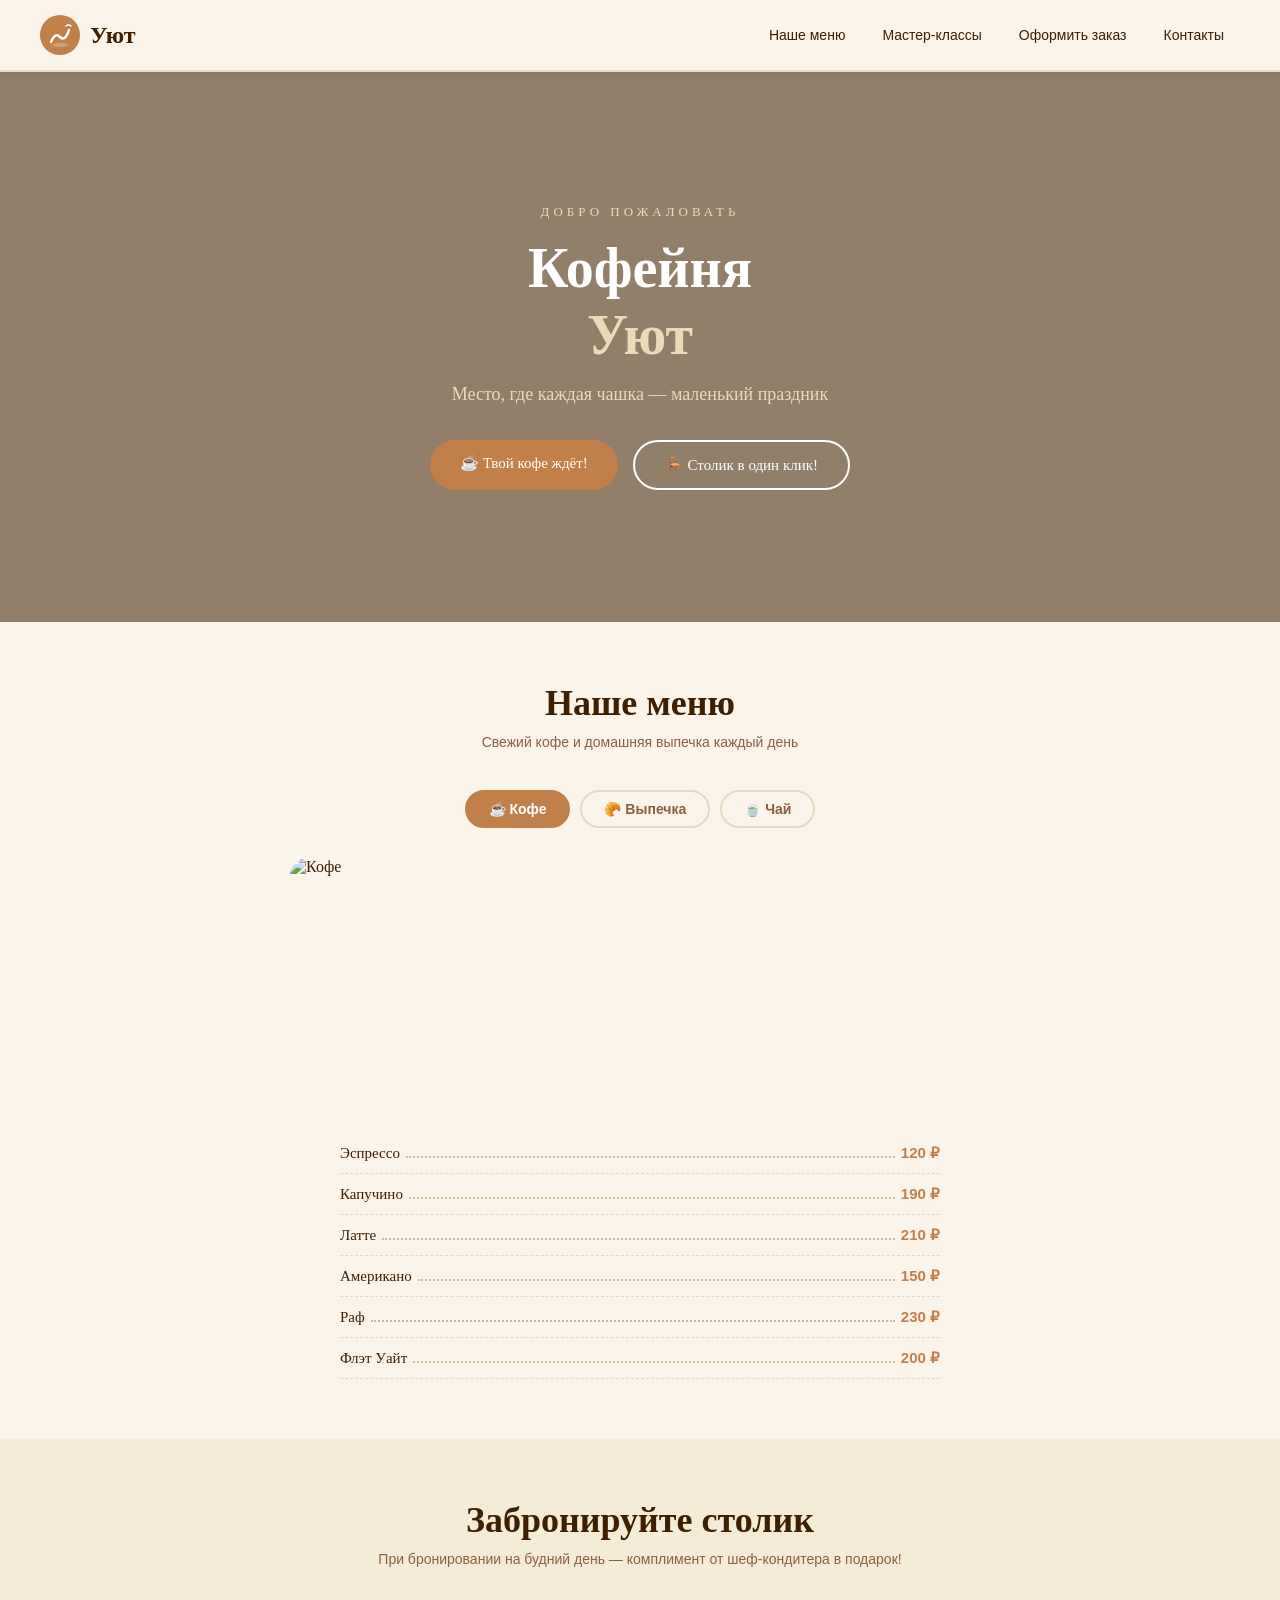
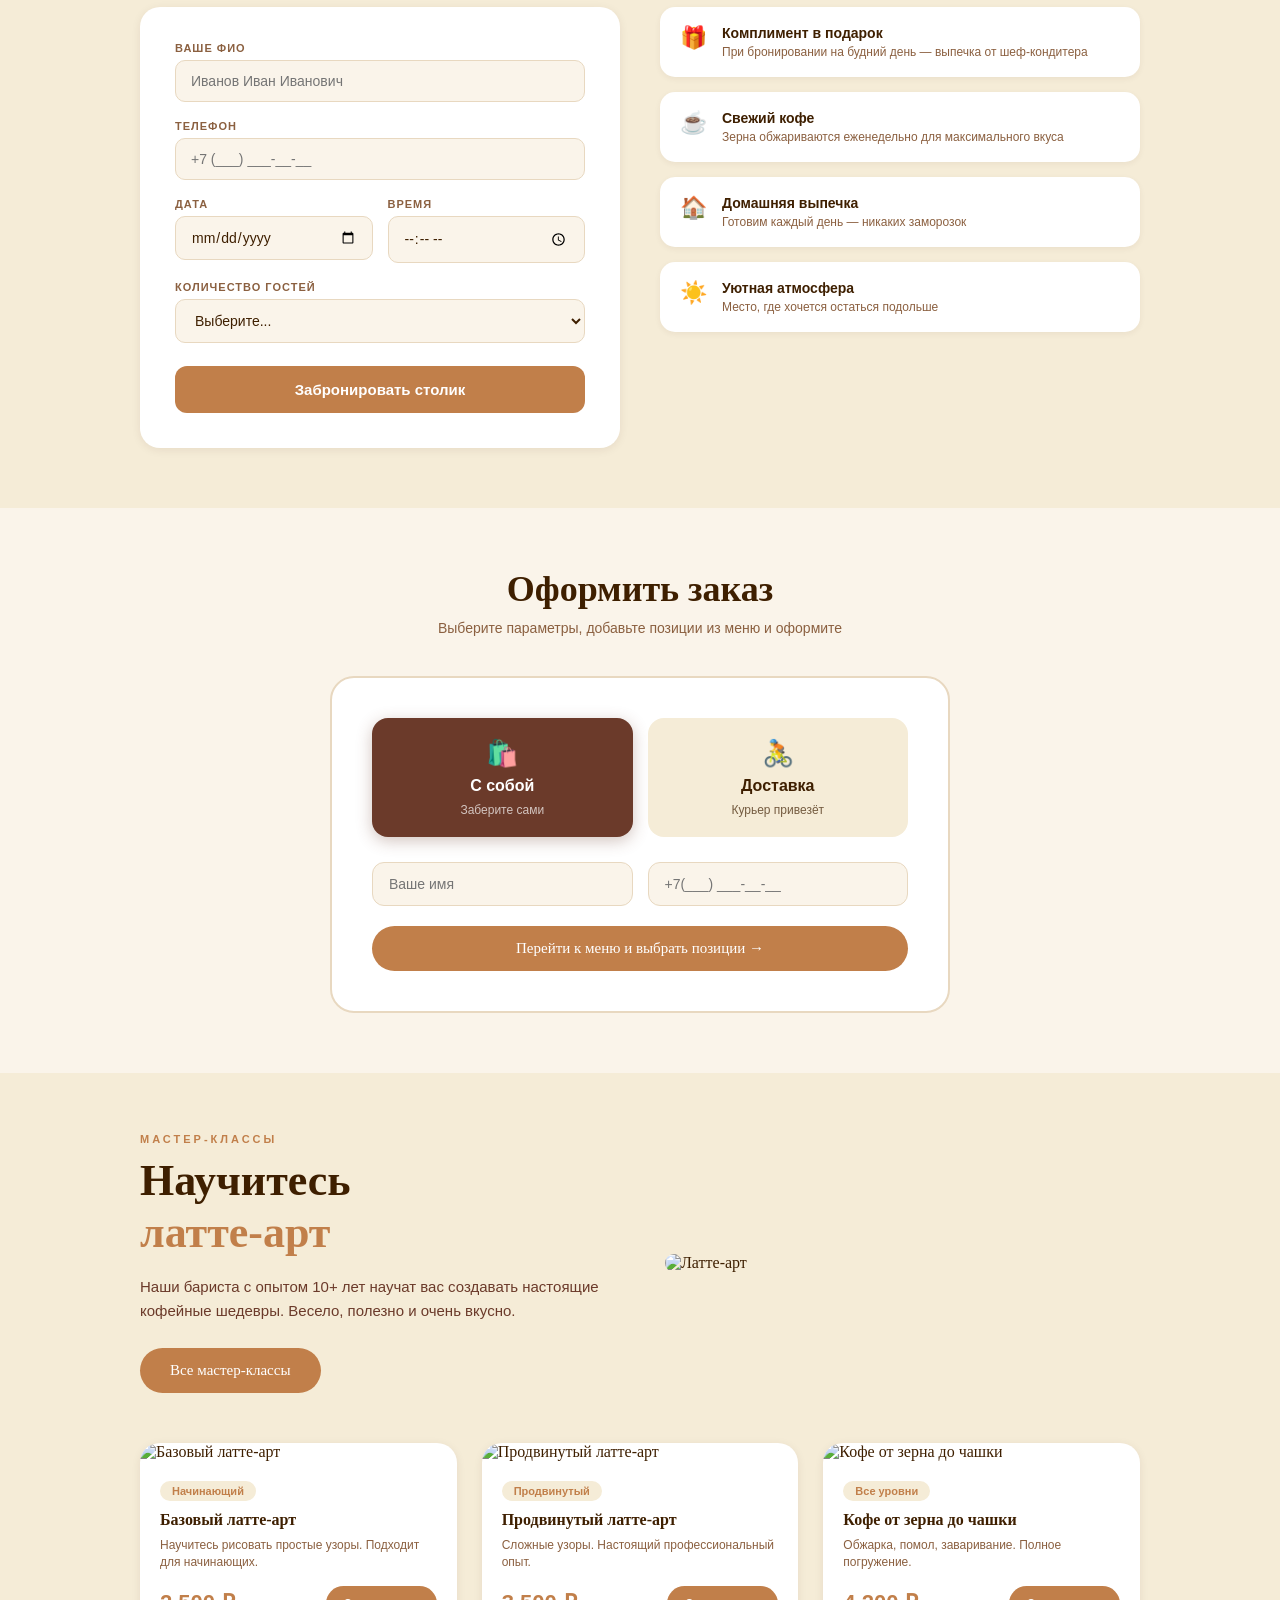
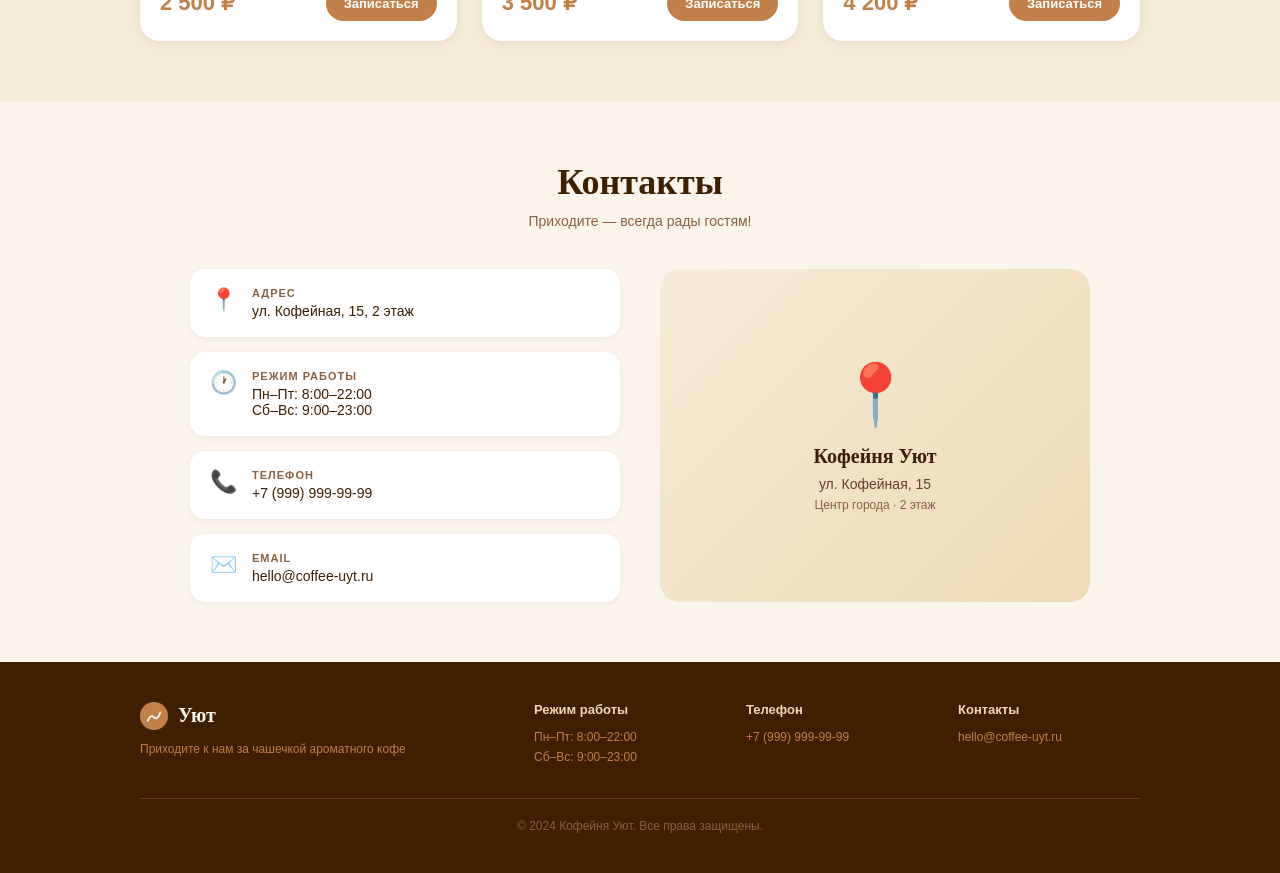
==== commit b54f7b6f: "а можешь убрать акции и новинки с сайта и сделать в каталоге слайдеры и сделать католог более легким" ====
--- a/public/index.html
+++ b/public/index.html
@@ -59,195 +59,122 @@
 
 
     <!-- ============================
-         СЛАЙДЕР — Акции и новинки
-         ============================ -->
-    <section class="slider-section fade-section" id="slider">
-        <h2 class="section-title">Акции и новинки</h2>
-        <p class="section-subtitle">Специальные предложения этого сезона</p>
-
-        <div class="slider-wrapper">
-
-            <!-- Слайд 1 -->
-            <div class="slide active"
-                 style="background-image: url('https://cdn.poehali.dev/projects/cd58137d-b60f-4b9d-aa74-65a5f431f22a/files/8986274b-25e2-4952-bd6a-eae17d05349b.jpg')">
-                <div class="slide-text">
-                    <h3>Авторский Espresso Tonic</h3>
-                    <p>Наш фирменный напиток — эспрессо на тоническом лимонаде с тимьяном и апельсиновой цедрой.</p>
-                </div>
-            </div>
-
-            <!-- Слайд 2 -->
-            <div class="slide"
-                 style="background-image: url('https://cdn.poehali.dev/projects/cd58137d-b60f-4b9d-aa74-65a5f431f22a/files/37ccf19b-07c3-4fa0-8922-b4c4d8edd2a1.jpg')">
-                <div class="slide-text">
-                    <h3>Завтрак в Уюте</h3>
-                    <p>Круассан с лососем, кофе на выбор и свежевыжатый сок — идеальное начало дня.</p>
-                </div>
-            </div>
-
-            <!-- Слайд 3 -->
-            <div class="slide"
-                 style="background-image: url('https://cdn.poehali.dev/projects/cd58137d-b60f-4b9d-aa74-65a5f431f22a/files/6b8d3310-b239-4068-b90d-0a8eed664a68.jpg')">
-                <div class="slide-text">
-                    <h3>Мастер-классы по латте-арт</h3>
-                    <p>Научитесь рисовать кофейные шедевры вместе с нашими опытными бариста.</p>
-                </div>
-            </div>
-
-            <!-- Кнопки «влево» и «вправо» -->
-            <button class="slider-btn prev" onclick="changeSlide(-1)">&#8249;</button>
-            <button class="slider-btn next" onclick="changeSlide(1)">&#8250;</button>
-        </div>
-
-        <!-- Точки навигации слайдера -->
-        <div class="slider-dots">
-            <button class="dot active" onclick="goToSlide(0)"></button>
-            <button class="dot"        onclick="goToSlide(1)"></button>
-            <button class="dot"        onclick="goToSlide(2)"></button>
-        </div>
-    </section>
-
-
-    <!-- ============================
-         КАТАЛОГ (МЕНЮ С ФИЛЬТРОМ)
+         КАТАЛОГ С ФИЛЬТРАМИ И СЛАЙДЕРОМ
          ============================ -->
     <section class="catalog-section fade-section" id="catalog">
-        <h2 class="section-title">КАТАЛОГ</h2>
-        <p class="section-subtitle">Отборные сорта кофе и свежая выпечка собственного производства</p>
-
-        <!-- Два фото рядом -->
-        <div class="catalog-photos">
-            <img src="https://cdn.poehali.dev/projects/cd58137d-b60f-4b9d-aa74-65a5f431f22a/files/8986274b-25e2-4952-bd6a-eae17d05349b.jpg"
-                 alt="Кофе">
-            <img src="https://cdn.poehali.dev/projects/cd58137d-b60f-4b9d-aa74-65a5f431f22a/files/37ccf19b-07c3-4fa0-8922-b4c4d8edd2a1.jpg"
-                 alt="Выпечка">
-        </div>
-
-        <!-- Кнопки фильтра по категориям -->
+        <h2 class="section-title">Наше меню</h2>
+        <p class="section-subtitle">Свежий кофе и домашняя выпечка каждый день</p>
+
+        <!-- Фильтры-таблетки -->
         <div class="filter-buttons">
-            <button class="filter-btn active" onclick="filterMenu('all')">☕🥐 Всё</button>
-            <button class="filter-btn" onclick="filterMenu('coffee')">☕ Кофе</button>
+            <button class="filter-btn active" onclick="filterMenu('coffee')">☕ Кофе</button>
             <button class="filter-btn" onclick="filterMenu('pastry')">🥐 Выпечка</button>
-            <button class="filter-btn" onclick="filterMenu('tea')">🍵 Чай и напитки</button>
-        </div>
-
-        <!-- Карточки меню -->
-        <!-- Атрибут data-category нужен для фильтра -->
-        <div class="menu-grid">
+            <button class="filter-btn" onclick="filterMenu('tea')">🍵 Чай</button>
+        </div>
+
+        <!-- Слайдер фото для текущей категории -->
+        <div class="cat-slider-wrap">
+            <!-- Фото кофе -->
+            <div class="cat-photo active" id="photo-coffee">
+                <img src="https://cdn.poehali.dev/projects/cd58137d-b60f-4b9d-aa74-65a5f431f22a/files/8986274b-25e2-4952-bd6a-eae17d05349b.jpg" alt="Кофе">
+            </div>
+            <!-- Фото выпечки -->
+            <div class="cat-photo" id="photo-pastry">
+                <img src="https://cdn.poehali.dev/projects/cd58137d-b60f-4b9d-aa74-65a5f431f22a/files/37ccf19b-07c3-4fa0-8922-b4c4d8edd2a1.jpg" alt="Выпечка">
+            </div>
+            <!-- Фото чая -->
+            <div class="cat-photo" id="photo-tea">
+                <img src="https://cdn.poehali.dev/projects/cd58137d-b60f-4b9d-aa74-65a5f431f22a/files/6b8d3310-b239-4068-b90d-0a8eed664a68.jpg" alt="Чай">
+            </div>
+        </div>
+
+        <!-- Простые строчки меню -->
+        <div class="menu-list" id="menu-list">
 
             <!-- Кофе -->
-            <div class="menu-card" data-category="coffee">
-                <h3>Эспрессо</h3>
-                <p>Классический крепкий кофе</p>
-                <div class="price">120 ₽</div>
-                <button class="btn-add">+ Добавить в заказ</button>
-            </div>
-
-            <div class="menu-card" data-category="coffee">
-                <h3>Капучино</h3>
-                <p>Нежный кофе с молочной пенкой</p>
-                <div class="price">190 ₽</div>
-                <button class="btn-add">+ Добавить в заказ</button>
-            </div>
-
-            <div class="menu-card" data-category="coffee">
-                <h3>Латте</h3>
-                <p>Мягкий кофе с молоком</p>
-                <div class="price">210 ₽</div>
-                <button class="btn-add">+ Добавить в заказ</button>
-            </div>
-
-            <div class="menu-card" data-category="coffee">
-                <h3>Американо</h3>
-                <p>Нежный разбавленный эспрессо</p>
-                <div class="price">150 ₽</div>
-                <button class="btn-add">+ Добавить в заказ</button>
-            </div>
-
-            <div class="menu-card" data-category="coffee">
-                <h3>Раф</h3>
-                <p>Сливочный кофе с ванилью</p>
-                <div class="price">230 ₽</div>
-                <button class="btn-add">+ Добавить в заказ</button>
-            </div>
-
-            <div class="menu-card" data-category="coffee">
-                <h3>Флэт Уайт</h3>
-                <p>Двойной эспрессо с бархатной пенкой</p>
-                <div class="price">200 ₽</div>
-                <button class="btn-add">+ Добавить в заказ</button>
+            <div class="menu-row" data-category="coffee">
+                <span class="menu-row-name">Эспрессо</span>
+                <span class="menu-row-dots"></span>
+                <span class="menu-row-price">120 ₽</span>
+            </div>
+            <div class="menu-row" data-category="coffee">
+                <span class="menu-row-name">Капучино</span>
+                <span class="menu-row-dots"></span>
+                <span class="menu-row-price">190 ₽</span>
+            </div>
+            <div class="menu-row" data-category="coffee">
+                <span class="menu-row-name">Латте</span>
+                <span class="menu-row-dots"></span>
+                <span class="menu-row-price">210 ₽</span>
+            </div>
+            <div class="menu-row" data-category="coffee">
+                <span class="menu-row-name">Американо</span>
+                <span class="menu-row-dots"></span>
+                <span class="menu-row-price">150 ₽</span>
+            </div>
+            <div class="menu-row" data-category="coffee">
+                <span class="menu-row-name">Раф</span>
+                <span class="menu-row-dots"></span>
+                <span class="menu-row-price">230 ₽</span>
+            </div>
+            <div class="menu-row" data-category="coffee">
+                <span class="menu-row-name">Флэт Уайт</span>
+                <span class="menu-row-dots"></span>
+                <span class="menu-row-price">200 ₽</span>
             </div>
 
             <!-- Выпечка -->
-            <div class="menu-card" data-category="pastry">
-                <h3>Круассан</h3>
-                <p>Нежный французский круассан</p>
-                <div class="price">90 ₽</div>
-                <button class="btn-add">+ Добавить в заказ</button>
-            </div>
-
-            <div class="menu-card" data-category="pastry">
-                <h3>Булочка с корицей</h3>
-                <p>Пропитанная сладкая булочка</p>
-                <div class="price">110 ₽</div>
-                <button class="btn-add">+ Добавить в заказ</button>
-            </div>
-
-            <div class="menu-card" data-category="pastry">
-                <h3>Чизкейк</h3>
-                <p>Нежный голландский десерт</p>
-                <div class="price">230 ₽</div>
-                <button class="btn-add">+ Добавить в заказ</button>
-            </div>
-
-            <div class="menu-card" data-category="pastry">
-                <h3>Брауни</h3>
-                <p>Шоколадный торт с грецкими орехами</p>
-                <div class="price">90 ₽</div>
-                <button class="btn-add">+ Добавить в заказ</button>
-            </div>
-
-            <div class="menu-card" data-category="pastry">
-                <h3>Эклер</h3>
-                <p>Пирожное с кремом и глазурью</p>
-                <div class="price">140 ₽</div>
-                <button class="btn-add">+ Добавить в заказ</button>
-            </div>
-
-            <div class="menu-card" data-category="pastry">
-                <h3>Штрудель</h3>
-                <p>Тянутое тесто с яблочной начинкой</p>
-                <div class="price">240 ₽</div>
-                <button class="btn-add">+ Добавить в заказ</button>
-            </div>
-
-            <!-- Чай и напитки -->
-            <div class="menu-card" data-category="tea">
-                <h3>Чай Earl Grey</h3>
-                <p>Классический английский чай с бергамотом</p>
-                <div class="price">100 ₽</div>
-                <button class="btn-add">+ Добавить в заказ</button>
-            </div>
-
-            <div class="menu-card" data-category="tea">
-                <h3>Зелёный чай</h3>
-                <p>Мягкий японский сенча</p>
-                <div class="price">90 ₽</div>
-                <button class="btn-add">+ Добавить в заказ</button>
-            </div>
-
-            <div class="menu-card" data-category="tea">
-                <h3>Ромашковый</h3>
-                <p>Успокаивающий травяной напиток</p>
-                <div class="price">85 ₽</div>
-                <button class="btn-add">+ Добавить в заказ</button>
-            </div>
-
-            <div class="menu-card" data-category="tea">
-                <h3>Ягодный морс</h3>
-                <p>Свежий напиток из лесных ягод</p>
-                <div class="price">130 ₽</div>
-                <button class="btn-add">+ Добавить в заказ</button>
+            <div class="menu-row hidden" data-category="pastry">
+                <span class="menu-row-name">Круассан</span>
+                <span class="menu-row-dots"></span>
+                <span class="menu-row-price">90 ₽</span>
+            </div>
+            <div class="menu-row hidden" data-category="pastry">
+                <span class="menu-row-name">Булочка с корицей</span>
+                <span class="menu-row-dots"></span>
+                <span class="menu-row-price">110 ₽</span>
+            </div>
+            <div class="menu-row hidden" data-category="pastry">
+                <span class="menu-row-name">Чизкейк</span>
+                <span class="menu-row-dots"></span>
+                <span class="menu-row-price">230 ₽</span>
+            </div>
+            <div class="menu-row hidden" data-category="pastry">
+                <span class="menu-row-name">Брауни</span>
+                <span class="menu-row-dots"></span>
+                <span class="menu-row-price">90 ₽</span>
+            </div>
+            <div class="menu-row hidden" data-category="pastry">
+                <span class="menu-row-name">Эклер</span>
+                <span class="menu-row-dots"></span>
+                <span class="menu-row-price">140 ₽</span>
+            </div>
+            <div class="menu-row hidden" data-category="pastry">
+                <span class="menu-row-name">Штрудель</span>
+                <span class="menu-row-dots"></span>
+                <span class="menu-row-price">240 ₽</span>
+            </div>
+
+            <!-- Чай -->
+            <div class="menu-row hidden" data-category="tea">
+                <span class="menu-row-name">Чай Earl Grey</span>
+                <span class="menu-row-dots"></span>
+                <span class="menu-row-price">100 ₽</span>
+            </div>
+            <div class="menu-row hidden" data-category="tea">
+                <span class="menu-row-name">Зелёный чай</span>
+                <span class="menu-row-dots"></span>
+                <span class="menu-row-price">90 ₽</span>
+            </div>
+            <div class="menu-row hidden" data-category="tea">
+                <span class="menu-row-name">Ромашковый</span>
+                <span class="menu-row-dots"></span>
+                <span class="menu-row-price">85 ₽</span>
+            </div>
+            <div class="menu-row hidden" data-category="tea">
+                <span class="menu-row-name">Ягодный морс</span>
+                <span class="menu-row-dots"></span>
+                <span class="menu-row-price">130 ₽</span>
             </div>
 
         </div>
@@ -607,70 +534,35 @@
          ============================ -->
     <script>
 
-        // ===== СЛАЙДЕР =====
-
-        // Текущий индекс активного слайда (начинаем с 0)
-        var currentSlide = 0;
-
-        // Получаем все слайды и точки
-        var slides = document.querySelectorAll('.slide');
-        var dots   = document.querySelectorAll('.dot');
-
-        // Переключить на конкретный слайд по индексу
-        function goToSlide(index) {
-            // Убираем класс active у текущего слайда и точки
-            slides[currentSlide].classList.remove('active');
-            dots[currentSlide].classList.remove('active');
-
-            // Запоминаем новый индекс
-            currentSlide = index;
-
-            // Если вышли за границы — зацикливаем
-            if (currentSlide < 0) currentSlide = slides.length - 1;
-            if (currentSlide >= slides.length) currentSlide = 0;
-
-            // Добавляем active новому слайду и точке
-            slides[currentSlide].classList.add('active');
-            dots[currentSlide].classList.add('active');
-        }
-
-        // Сдвинуть слайдер на direction (+1 или -1)
-        function changeSlide(direction) {
-            goToSlide(currentSlide + direction);
-        }
-
-        // Автоматическое переключение каждые 4 секунды
-        setInterval(function() {
-            changeSlide(1);
-        }, 4000);
-
-
-        // ===== ФИЛЬТР МЕНЮ =====
+        // ===== ФИЛЬТР КАТАЛОГА СО СЛАЙДЕРОМ ФОТО =====
 
         function filterMenu(category) {
-            // Получаем все карточки меню
-            var cards   = document.querySelectorAll('.menu-card');
+            // Получаем все строки меню и кнопки фильтра
+            var rows    = document.querySelectorAll('.menu-row');
             var buttons = document.querySelectorAll('.filter-btn');
-
-            // Убираем active у всех кнопок фильтра
-            buttons.forEach(function(btn) {
-                btn.classList.remove('active');
-            });
-
-            // Добавляем active нажатой кнопке
-            // Ищем кнопку, которая вызвала нужную категорию
+            var photos  = document.querySelectorAll('.cat-photo');
+
+            // Снимаем active со всех кнопок и фото
+            buttons.forEach(function(btn) { btn.classList.remove('active'); });
+            photos.forEach(function(p) { p.classList.remove('active'); });
+
+            // Ставим active на нужную кнопку
             buttons.forEach(function(btn) {
                 if (btn.getAttribute('onclick') === "filterMenu('" + category + "')") {
                     btn.classList.add('active');
                 }
             });
 
-            // Показываем или скрываем карточки по категории
-            cards.forEach(function(card) {
-                if (category === 'all' || card.getAttribute('data-category') === category) {
-                    card.classList.remove('hidden');
+            // Показываем фото нужной категории
+            var activePhoto = document.getElementById('photo-' + category);
+            if (activePhoto) activePhoto.classList.add('active');
+
+            // Показываем строки только нужной категории
+            rows.forEach(function(row) {
+                if (row.getAttribute('data-category') === category) {
+                    row.classList.remove('hidden');
                 } else {
-                    card.classList.add('hidden');
+                    row.classList.add('hidden');
                 }
             });
         }
@@ -778,4 +670,4 @@
     </script>
 
 </body>
-</html>
+</html>
--- a/public/style.css
+++ b/public/style.css
@@ -219,243 +219,134 @@
 }
 
 /* ===================================
-   СЛАЙДЕР
-   =================================== */
-
-.slider-section {
-  background-color: #f5ecd7;
-}
-
-/* Обёртка слайдера */
-.slider-wrapper {
-  max-width: 900px;
-  margin: 0 auto;
+   КАТАЛОГ С ФОТО-СЛАЙДЕРОМ И СТРОКАМИ
+   =================================== */
+
+.catalog-section {
+  background-color: #faf4ea;
+}
+
+/* Кнопки-фильтры */
+.filter-buttons {
+  display: flex;
+  justify-content: center;
+  gap: 10px;
+  margin-bottom: 30px;
+  flex-wrap: wrap;
+}
+
+.filter-btn {
+  padding: 9px 22px;
+  border-radius: 25px;
+  border: 2px solid #e8d8c0;
+  font-size: 14px;
+  font-family: Arial, sans-serif;
+  font-weight: 600;
+  cursor: pointer;
+  background-color: #faf4ea;
+  color: #8b6040;
+  transition:
+    background-color 0.2s,
+    color 0.2s,
+    transform 0.1s;
+}
+
+.filter-btn:hover {
+  transform: scale(1.04);
+  border-color: #c17f4a;
+}
+
+.filter-btn.active {
+  background-color: #c17f4a;
+  color: white;
+  border-color: #c17f4a;
+}
+
+/* Фото-слайдер категории */
+.cat-slider-wrap {
+  max-width: 700px;
+  margin: 0 auto 35px auto;
+  border-radius: 18px;
+  overflow: hidden;
+  height: 240px;
   position: relative;
-  border-radius: 20px;
-  overflow: hidden;
-  height: 340px;
-}
-
-/* Один слайд */
-.slide {
+}
+
+/* Одно фото категории */
+.cat-photo {
   position: absolute;
   top: 0;
   left: 0;
   width: 100%;
   height: 100%;
-  background-size: cover;
-  background-position: center;
-  display: none; /* скрыты по умолчанию */
-  align-items: flex-end;
-}
-
-/* Активный слайд виден */
-.slide.active {
-  display: flex;
-}
-
-/* Текст на слайде */
-.slide-text {
-  background: linear-gradient(to top, rgba(62, 31, 0, 0.85), transparent);
-  padding: 30px;
+  opacity: 0;
+  transition: opacity 0.4s ease;
+  pointer-events: none;
+}
+
+/* Активное фото видно */
+.cat-photo.active {
+  opacity: 1;
+  pointer-events: auto;
+}
+
+.cat-photo img {
   width: 100%;
-  color: white;
-}
-
-.slide-text h3 {
-  font-size: 26px;
-  font-family: "Georgia", serif;
-  margin-bottom: 8px;
-}
-
-.slide-text p {
-  font-size: 14px;
-  color: #edd9b8;
-  font-family: Arial, sans-serif;
-}
-
-/* Кнопки переключения слайдера */
-.slider-btn {
-  position: absolute;
-  top: 50%;
-  transform: translateY(-50%);
-  background-color: rgba(250, 244, 234, 0.9);
-  border: none;
-  width: 40px;
-  height: 40px;
-  border-radius: 50%;
-  font-size: 18px;
-  cursor: pointer;
-  z-index: 10;
-  transition: transform 0.1s;
-}
-
-.slider-btn:hover {
-  transform: translateY(-50%) scale(1.1);
-}
-
-.slider-btn.prev {
-  left: 15px;
-}
-.slider-btn.next {
-  right: 15px;
-}
-
-/* Точки внизу слайдера */
-.slider-dots {
-  display: flex;
-  justify-content: center;
-  gap: 8px;
-  margin-top: 15px;
-}
-
-.dot {
-  width: 10px;
-  height: 10px;
-  border-radius: 50%;
-  background-color: #c8b49a;
-  border: none;
-  cursor: pointer;
-  transition:
-    background-color 0.2s,
-    width 0.2s;
-}
-
-.dot.active {
-  background-color: #c17f4a;
-  width: 24px;
-  border-radius: 5px;
-}
-
-/* ===================================
-   КАТАЛОГ / МЕНЮ
-   =================================== */
-
-.catalog-section {
-  background-color: #faf4ea;
-}
-
-/* Кнопки фильтра */
-.filter-buttons {
-  display: flex;
-  justify-content: center;
-  gap: 10px;
-  margin-bottom: 35px;
-  flex-wrap: wrap;
-}
-
-.filter-btn {
-  padding: 10px 22px;
-  border-radius: 25px;
-  border: none;
-  font-size: 14px;
-  font-family: Arial, sans-serif;
-  font-weight: 600;
-  cursor: pointer;
+  height: 100%;
+  object-fit: cover;
+  display: block;
+}
+
+/* Список строк меню (как в старом кафе-меню) */
+.menu-list {
+  max-width: 600px;
+  margin: 0 auto;
+}
+
+/* Одна строка: название ... цена */
+.menu-row {
+  display: flex;
+  align-items: baseline;
+  gap: 6px;
+  padding: 11px 0;
+  border-bottom: 1px dashed #e8d8c0;
+  transition: background-color 0.15s;
+}
+
+.menu-row:hover {
   background-color: #f5ecd7;
-  color: #3e1f00;
-  transition:
-    background-color 0.2s,
-    transform 0.1s;
-}
-
-.filter-btn:hover {
-  transform: scale(1.03);
-}
-
-.filter-btn.active {
-  background-color: #c17f4a;
-  color: white;
-}
-
-/* Сетка карточек меню */
-.menu-grid {
-  display: grid;
-  grid-template-columns: repeat(3, 1fr);
-  gap: 20px;
-  max-width: 1000px;
-  margin: 0 auto;
-}
-
-/* Карточка блюда */
-.menu-card {
-  background-color: white;
-  border-radius: 16px;
-  padding: 20px;
-  box-shadow: 0 2px 8px rgba(62, 31, 0, 0.08);
-  transition:
-    box-shadow 0.2s,
-    transform 0.2s;
-}
-
-.menu-card:hover {
-  box-shadow: 0 6px 20px rgba(62, 31, 0, 0.15);
-  transform: translateY(-3px);
-}
-
-.menu-card h3 {
-  font-size: 16px;
-  font-family: "Georgia", serif;
-  color: #3e1f00;
-  margin-bottom: 5px;
-}
-
-.menu-card p {
-  font-size: 12px;
-  color: #8b6040;
-  font-family: Arial, sans-serif;
-  margin-bottom: 12px;
-}
-
-.menu-card .price {
-  font-size: 16px;
+  border-radius: 6px;
+  padding-left: 8px;
+  padding-right: 8px;
+}
+
+/* Название позиции */
+.menu-row-name {
+  font-size: 15px;
+  font-family: Georgia, serif;
+  color: #3e1f00;
+  white-space: nowrap;
+}
+
+/* Пунктирная линия между названием и ценой */
+.menu-row-dots {
+  flex: 1;
+  border-bottom: 2px dotted #d4b896;
+  margin-bottom: 4px;
+}
+
+/* Цена */
+.menu-row-price {
+  font-size: 15px;
+  font-family: Arial, sans-serif;
   font-weight: bold;
   color: #c17f4a;
-  font-family: Arial, sans-serif;
-}
-
-/* Кнопка добавить */
-.btn-add {
-  width: 100%;
-  margin-top: 12px;
-  padding: 10px;
-  background-color: #f5ecd7;
-  color: #6b3a2a;
-  border: none;
-  border-radius: 10px;
-  font-size: 12px;
-  font-weight: bold;
-  cursor: pointer;
-  font-family: Arial, sans-serif;
-  transition: background-color 0.2s;
-}
-
-.btn-add:hover {
-  background-color: #e8d8c0;
-}
-
-/* Скрытые карточки (для фильтра) */
-.menu-card.hidden {
+  white-space: nowrap;
+}
+
+/* Скрытые строки (фильтр) */
+.menu-row.hidden {
   display: none;
-}
-
-/* ===================================
-   ФОТО В КАТАЛОГЕ (два фото рядом)
-   =================================== */
-
-.catalog-photos {
-  display: grid;
-  grid-template-columns: 1fr 1fr;
-  gap: 20px;
-  max-width: 1000px;
-  margin: 0 auto 40px auto;
-}
-
-.catalog-photos img {
-  width: 100%;
-  height: 220px;
-  object-fit: cover;
-  border-radius: 16px;
 }
 
 /* ===================================
